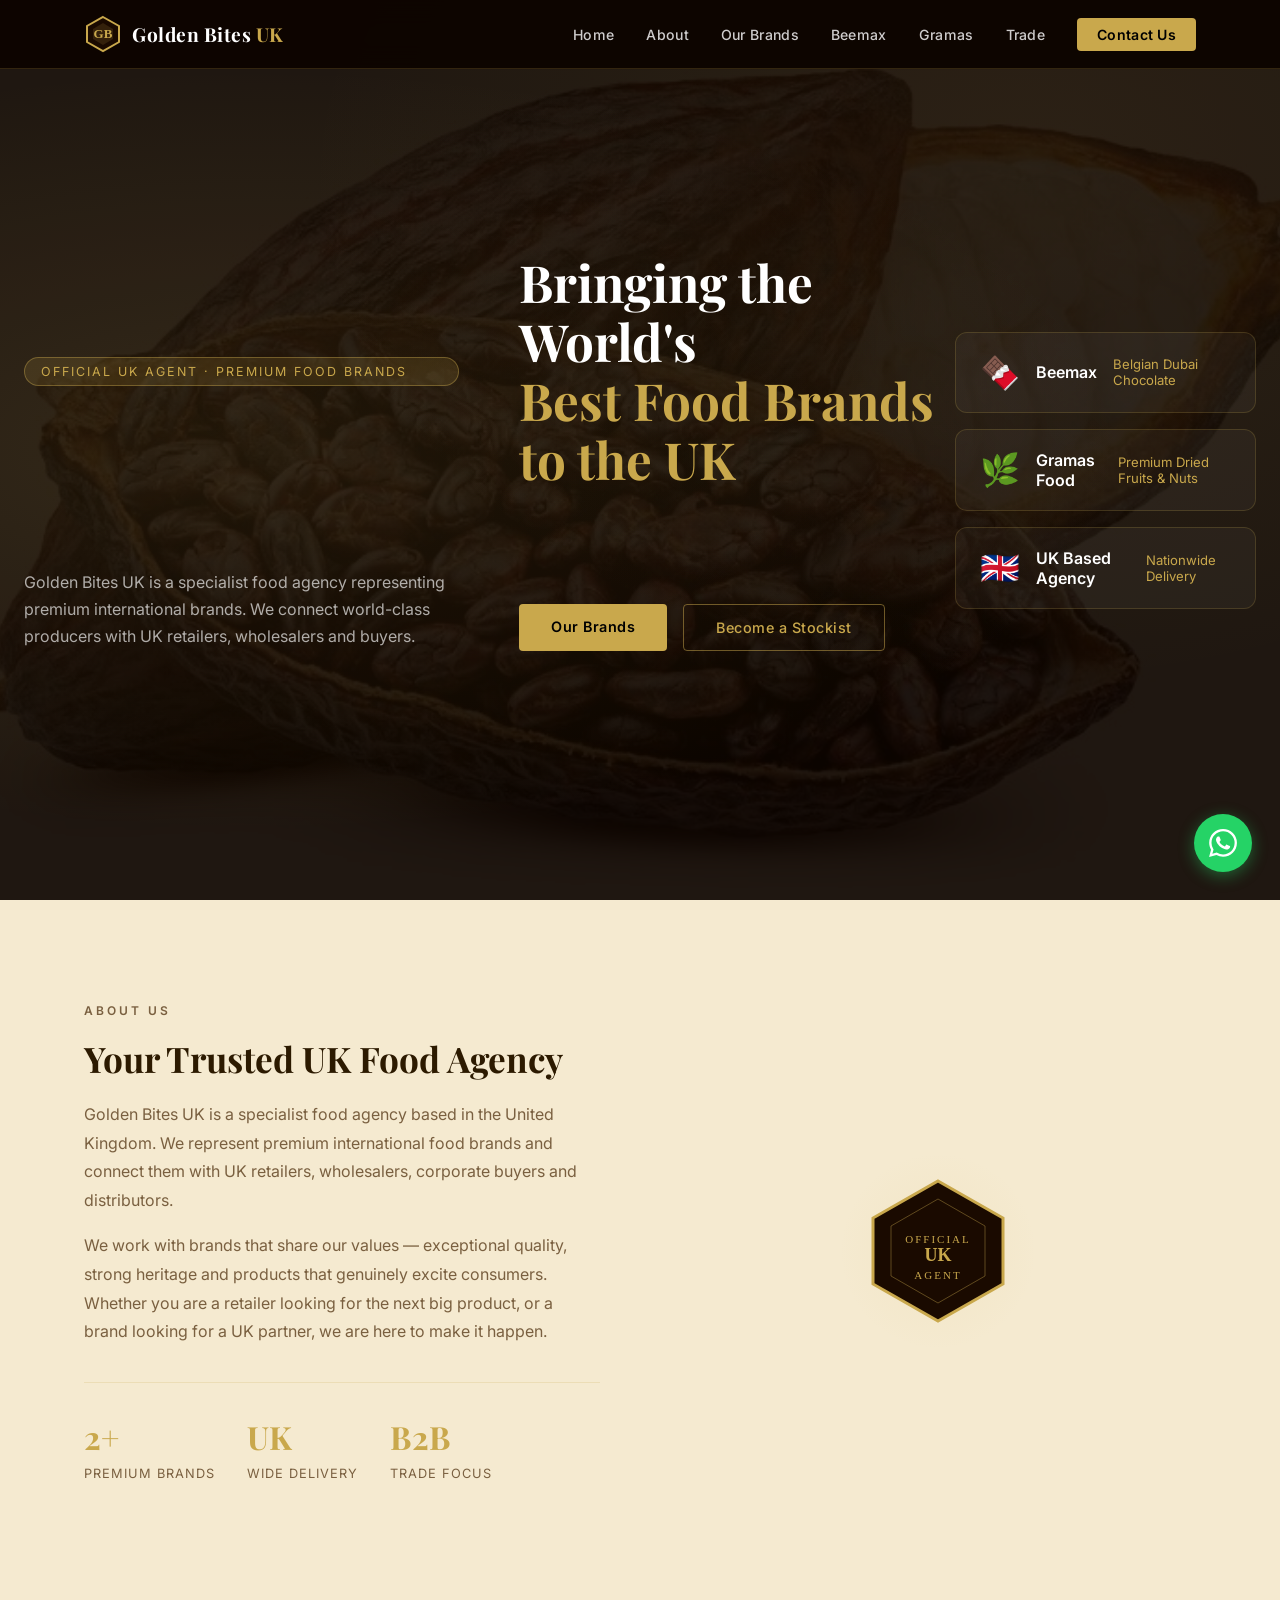
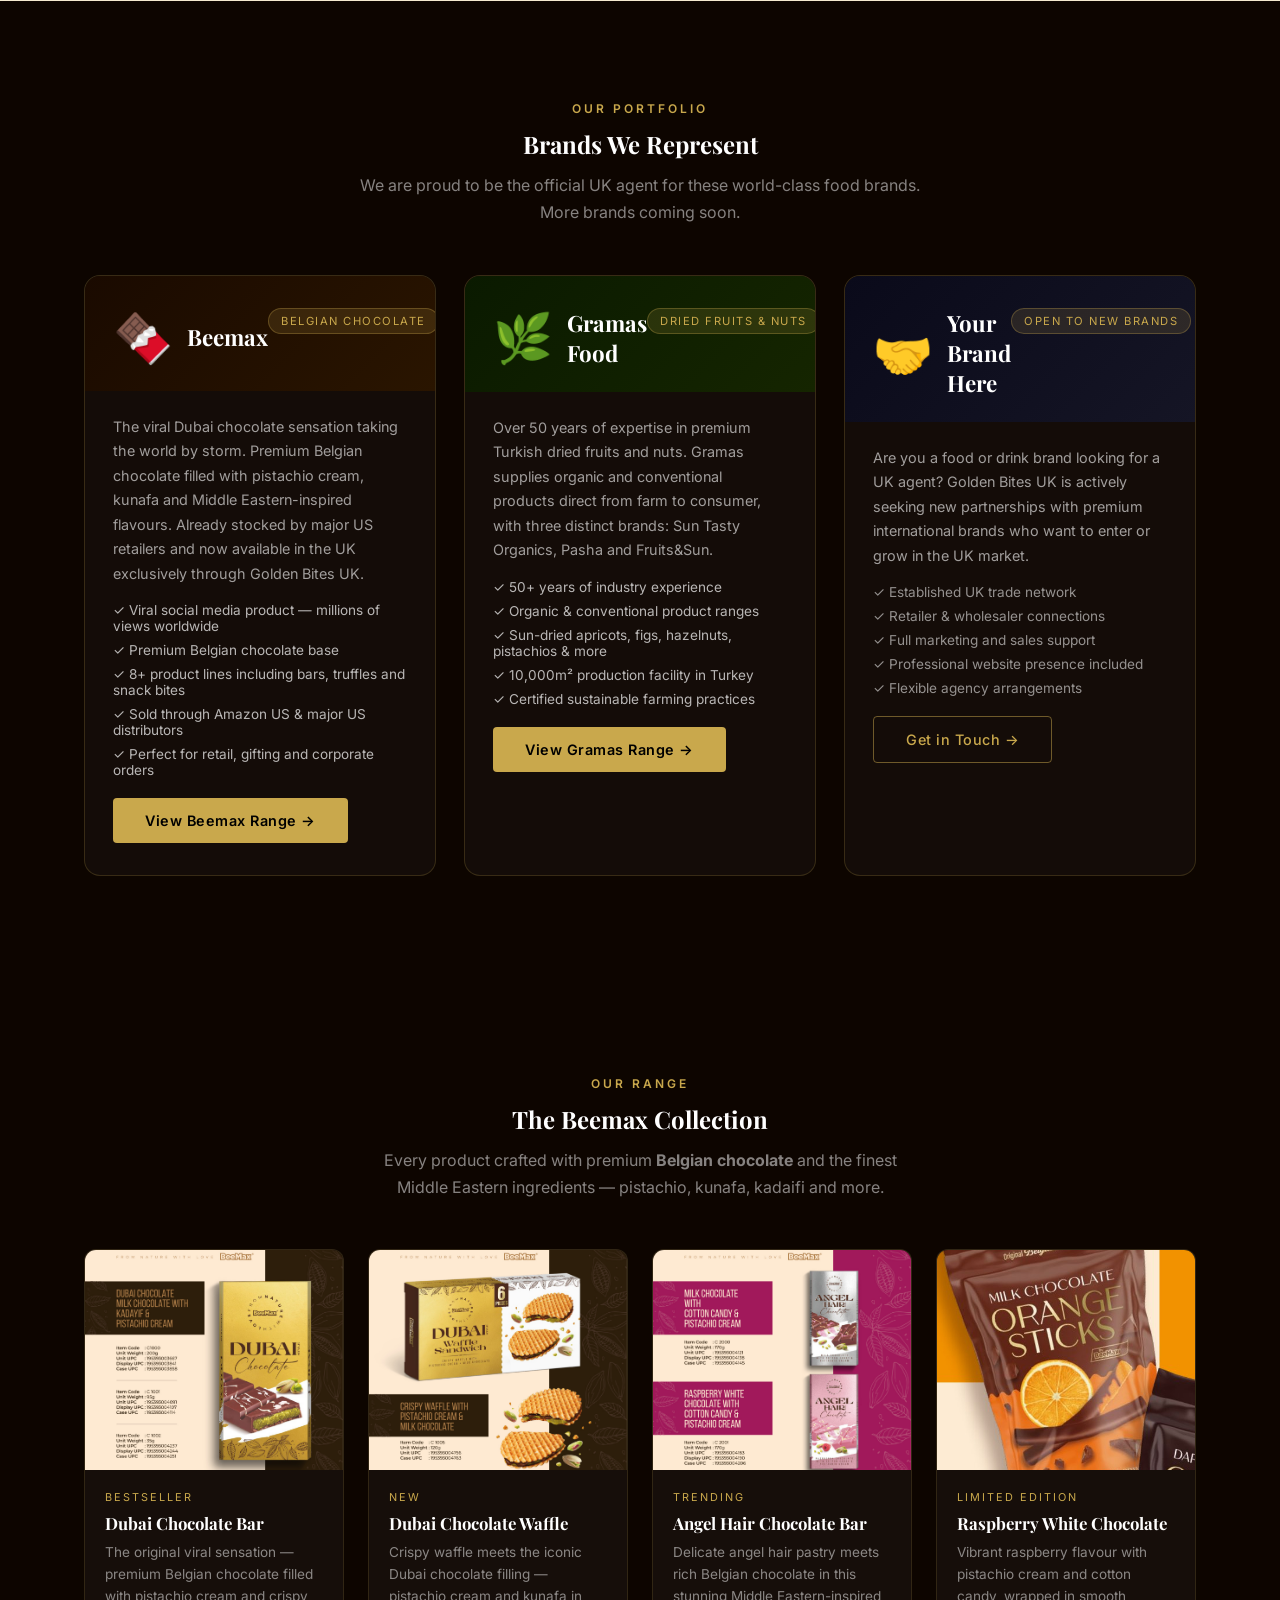
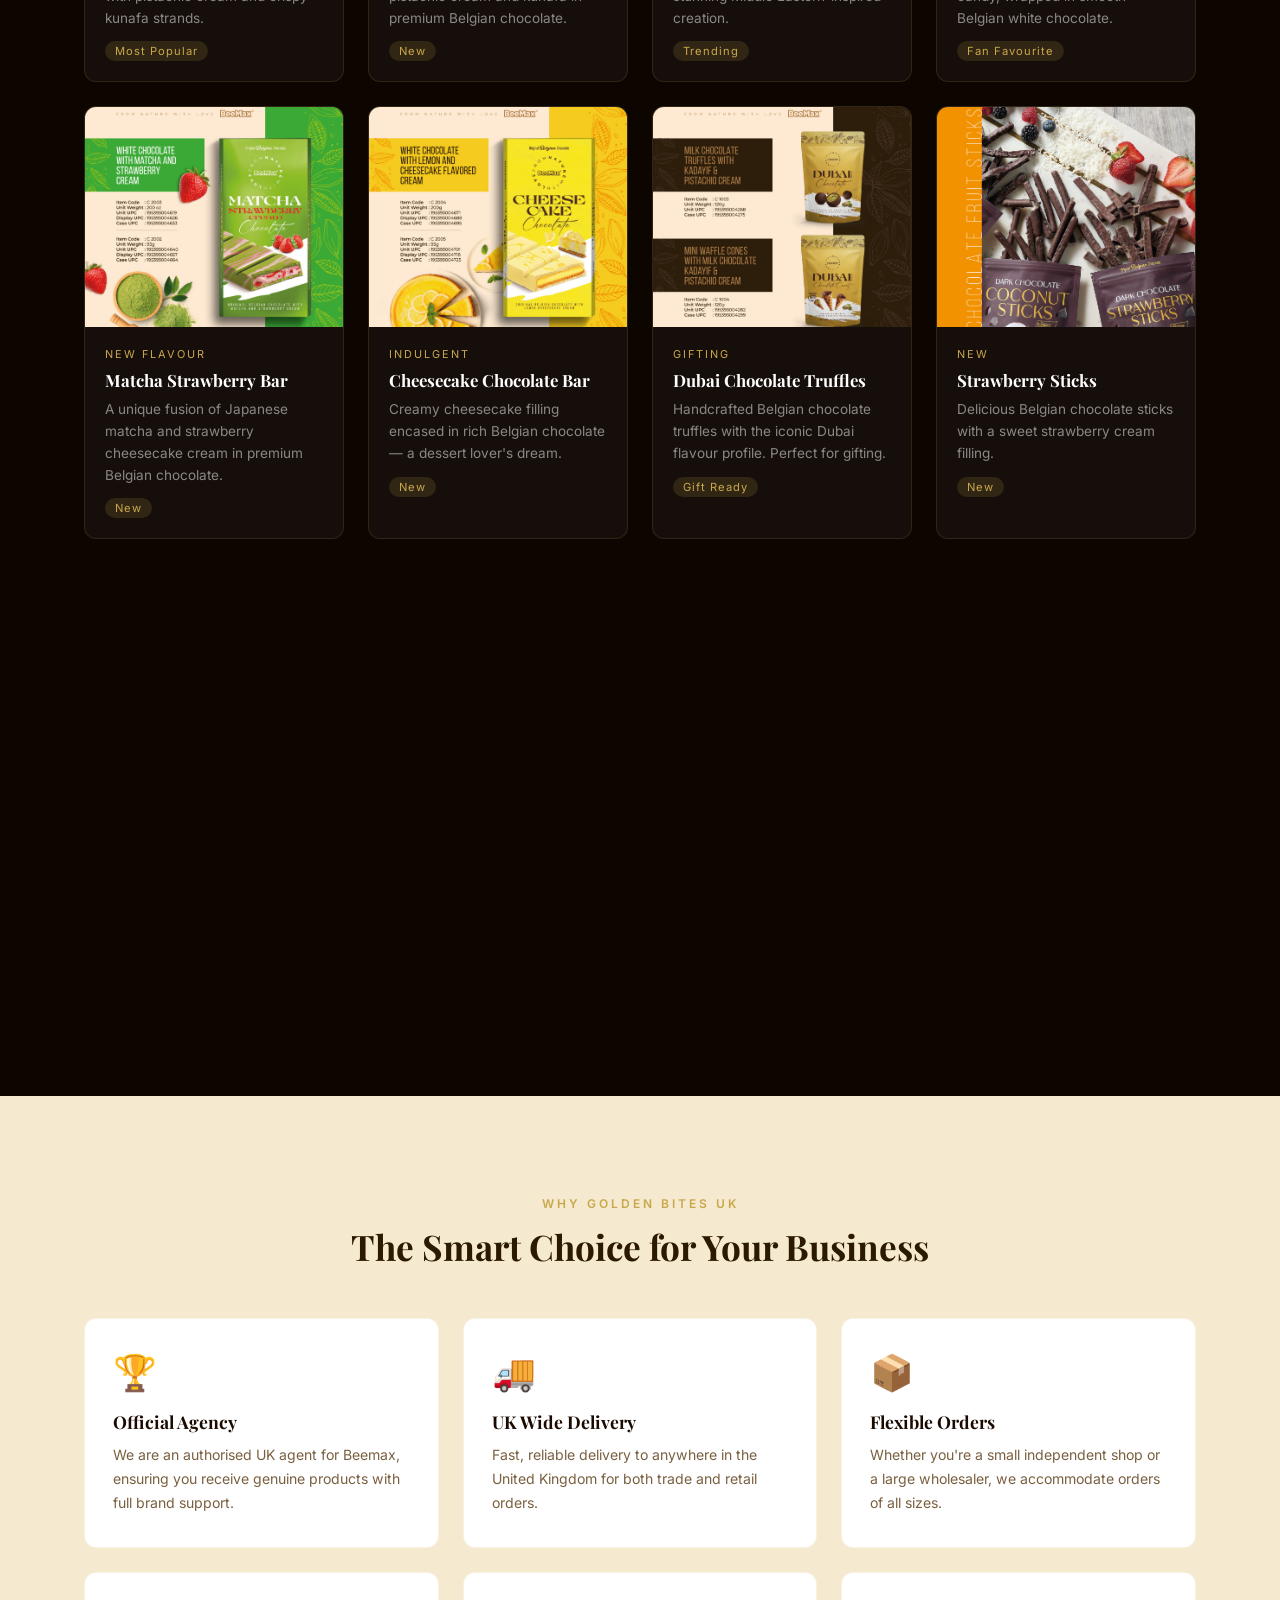
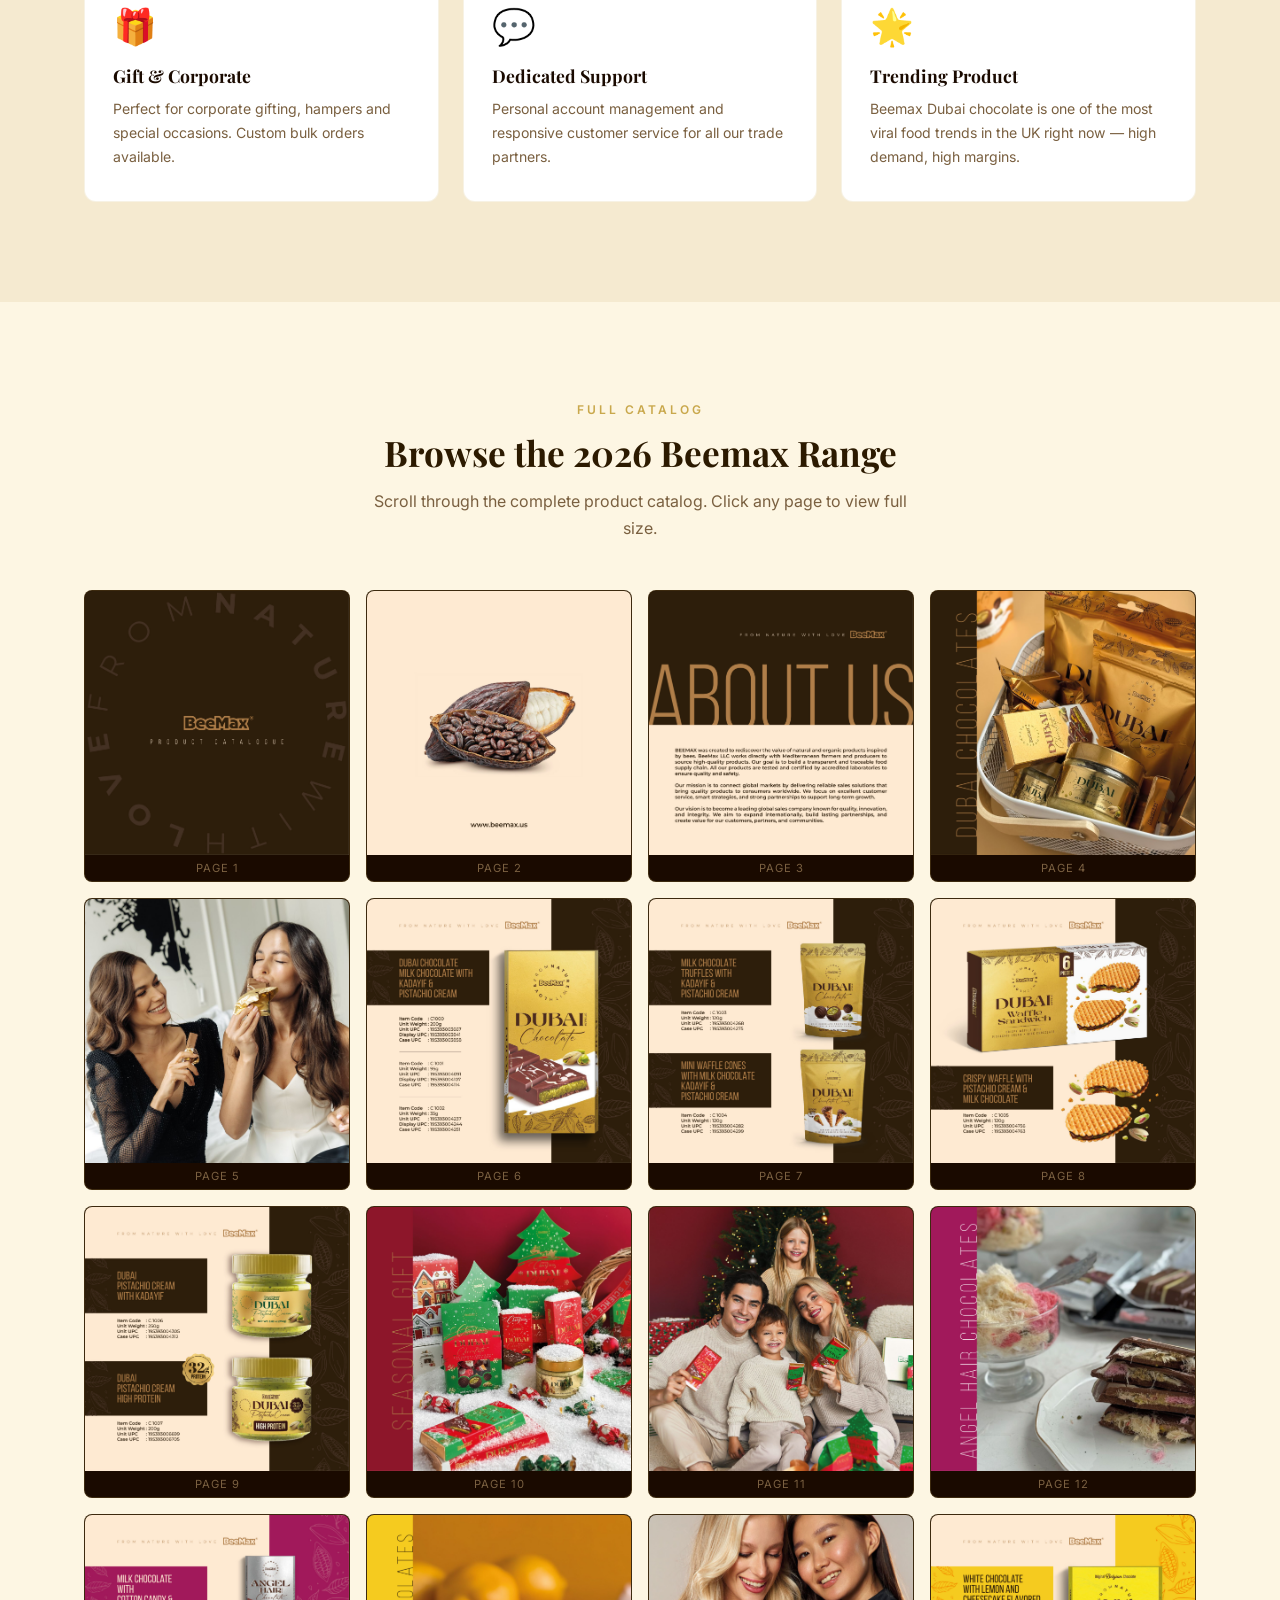
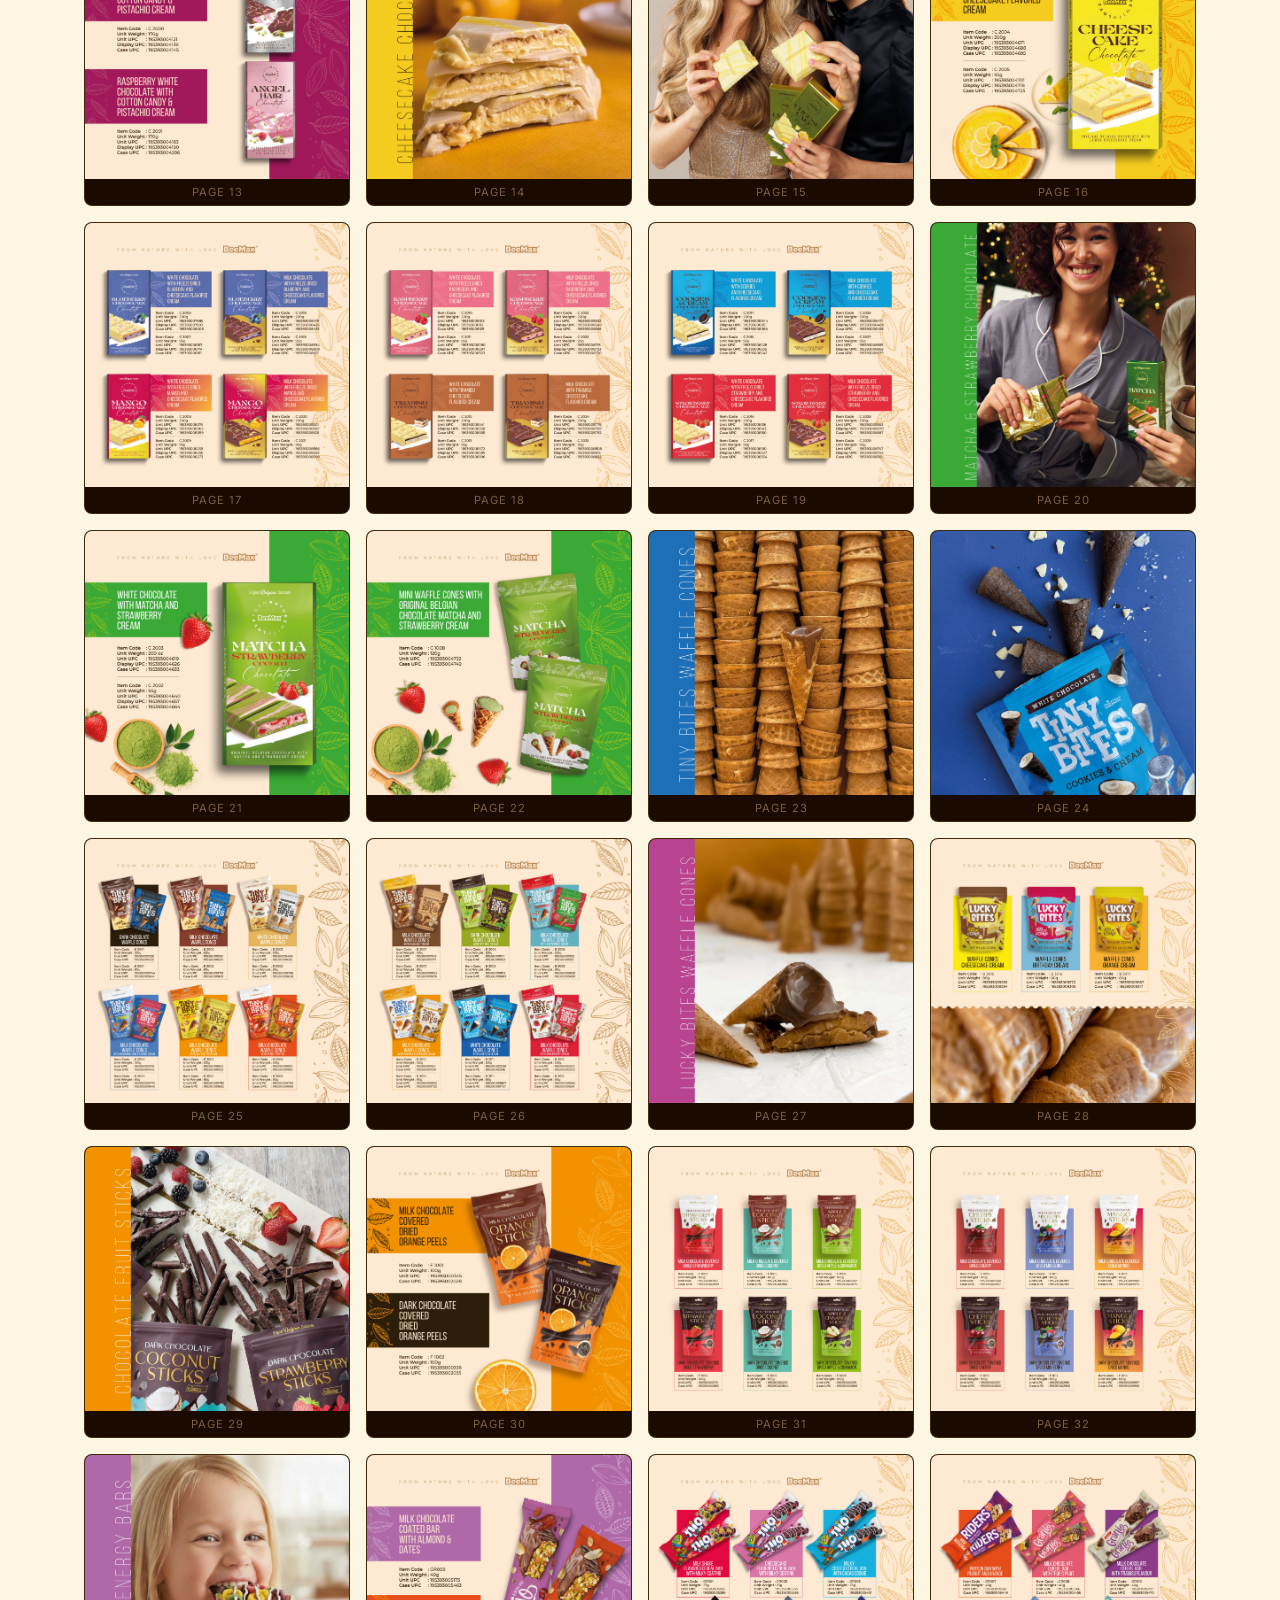
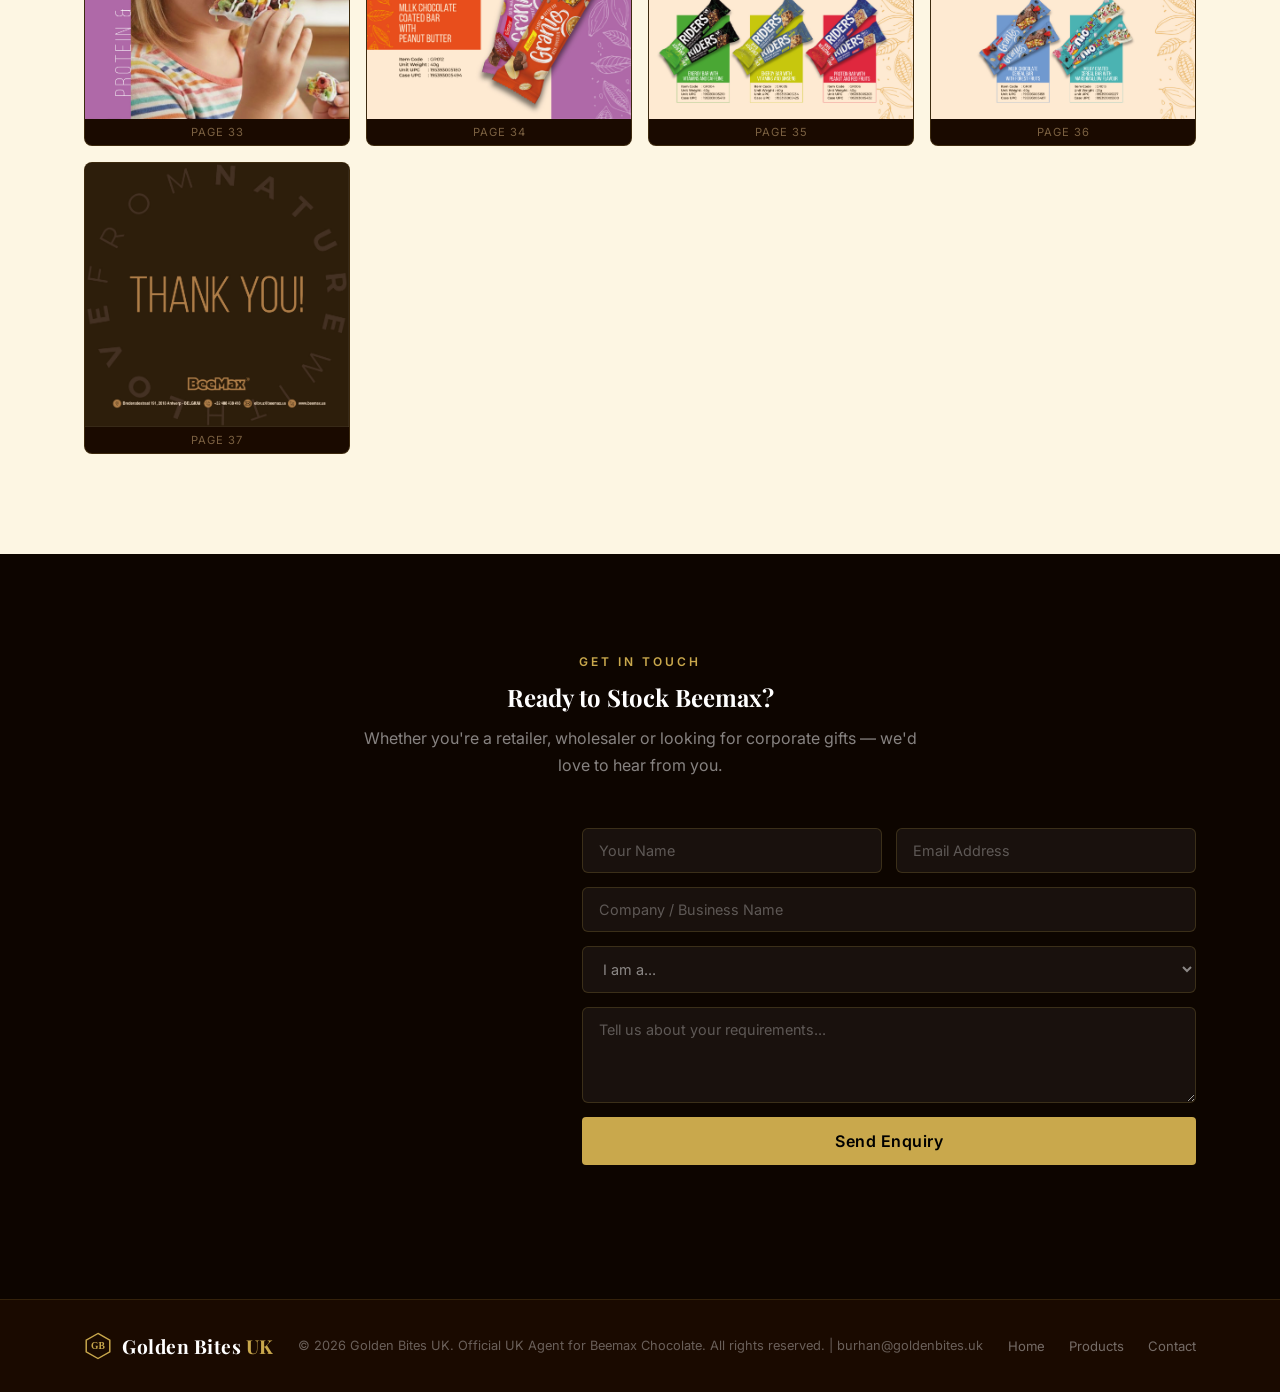
==== index.html @ 9be6fbb4 "Fix product images and analytics" ====
<!DOCTYPE html>
<html lang="en">
<head>
  <meta charset="UTF-8" />
  <meta name="viewport" content="width=device-width, initial-scale=1.0"/>
  <title>Golden Bites UK | Premium Food & Snack Agency</title>
  <!-- Google tag (gtag.js) -->
  <script async src="https://www.googletagmanager.com/gtag/js?id=G-3QWG4Z9KPZ"></script>
  <script>
    window.dataLayer = window.dataLayer || [];
    function gtag(){dataLayer.push(arguments);}
    gtag('js', new Date());
    gtag('config', 'G-3QWG4Z9KPZ');
  </script>
  <link href="https://fonts.googleapis.com/css2?family=Playfair+Display:wght@400;600;700&family=Inter:wght@300;400;500;600&display=swap" rel="stylesheet"/>
  <link rel="stylesheet" href="style.css"/>
</head>
<body>

  <!-- NAV -->
  <nav id="navbar">
    <div class="nav-inner">
      <a href="#home" class="logo">
        <svg width="38" height="38" viewBox="0 0 38 38" fill="none" xmlns="http://www.w3.org/2000/svg">
          <polygon points="19,2 35,11 35,27 19,36 3,27 3,11" fill="#1a0a00" stroke="#C9A84C" stroke-width="2"/>
          <polygon points="19,8 29,14 29,24 19,30 9,24 9,14" fill="#C9A84C" opacity="0.15"/>
          <text x="19" y="23" text-anchor="middle" font-family="serif" font-size="13" font-weight="bold" fill="#C9A84C">GB</text>
        </svg>
        <span class="logo-text">Golden Bites <span>UK</span></span>
      </a>
      <ul class="nav-links">
        <li><a href="#home">Home</a></li>
        <li><a href="#about">About</a></li>
        <li><a href="#brands">Our Brands</a></li>
        <li><a href="beemax.html">Beemax</a></li>
        <li><a href="gramas.html">Gramas</a></li>
        <li><a href="trade.html">Trade</a></li>
        <li><a href="#contact" class="nav-cta">Contact Us</a></li>
      </ul>
      <button class="burger" onclick="toggleMenu()">&#9776;</button>
    </div>
    <ul class="mobile-menu" id="mobileMenu">
      <li><a href="#home" onclick="toggleMenu()">Home</a></li>
      <li><a href="#about" onclick="toggleMenu()">About</a></li>
      <li><a href="#brands" onclick="toggleMenu()">Our Brands</a></li>
      <li><a href="beemax.html" onclick="toggleMenu()">Beemax</a></li>
      <li><a href="gramas.html" onclick="toggleMenu()">Gramas</a></li>
      <li><a href="trade.html" onclick="toggleMenu()">Trade</a></li>
      <li><a href="#contact" onclick="toggleMenu()">Contact Us</a></li>
    </ul>
  </nav>

  <!-- HERO -->
  <section id="home" class="hero">
    <div class="hero-bg"></div>
    <div class="hero-content">
      <p class="hero-tag">Official UK Agent · Premium Food Brands</p>
      <h1>Bringing the World's<br/><span>Best Food Brands to the UK</span></h1>
      <p class="hero-sub">Golden Bites UK is a specialist food agency representing premium international brands. We connect world-class producers with UK retailers, wholesalers and buyers.</p>
      <div class="hero-btns">
        <a href="#brands" class="btn-gold">Our Brands</a>
        <a href="#contact" class="btn-outline">Become a Stockist</a>
      </div>
    </div>
    <div class="hero-visual">
      <div class="choc-card">
        <div class="choc-icon">🍫</div>
        <p>Beemax</p>
        <span>Belgian Dubai Chocolate</span>
      </div>
      <div class="choc-card">
        <div class="choc-icon">🌿</div>
        <p>Gramas Food</p>
        <span>Premium Dried Fruits & Nuts</span>
      </div>
      <div class="choc-card">
        <div class="choc-icon">🇬🇧</div>
        <p>UK Based Agency</p>
        <span>Nationwide Delivery</span>
      </div>
    </div>
  </section>

  <!-- ABOUT -->
  <section id="about" class="about">
    <div class="container">
      <div class="about-grid">
        <div class="about-text">
          <p class="section-tag">About Us</p>
          <h2>Your Trusted UK Food Agency</h2>
          <p>Golden Bites UK is a specialist food agency based in the United Kingdom. We represent premium international food brands and connect them with UK retailers, wholesalers, corporate buyers and distributors.</p>
          <p>We work with brands that share our values — exceptional quality, strong heritage and products that genuinely excite consumers. Whether you are a retailer looking for the next big product, or a brand looking for a UK partner, we are here to make it happen.</p>
          <div class="about-stats">
            <div class="stat"><span>2+</span><p>Premium Brands</p></div>
            <div class="stat"><span>UK</span><p>Wide Delivery</p></div>
            <div class="stat"><span>B2B</span><p>Trade Focus</p></div>
          </div>
        </div>
        <div class="about-visual">
          <div class="about-badge">
            <svg width="160" height="160" viewBox="0 0 160 160">
              <polygon points="80,10 145,47 145,113 80,150 15,113 15,47" fill="#1a0a00" stroke="#C9A84C" stroke-width="3"/>
              <polygon points="80,28 127,55 127,105 80,132 33,105 33,55" fill="none" stroke="#C9A84C" stroke-width="1" opacity="0.4"/>
              <text x="80" y="72" text-anchor="middle" font-family="Georgia,serif" font-size="11" fill="#C9A84C" letter-spacing="2">OFFICIAL</text>
              <text x="80" y="90" text-anchor="middle" font-family="Georgia,serif" font-size="18" font-weight="bold" fill="#C9A84C">UK</text>
              <text x="80" y="108" text-anchor="middle" font-family="Georgia,serif" font-size="11" fill="#C9A84C" letter-spacing="2">AGENT</text>
            </svg>
          </div>
        </div>
      </div>
    </div>
  </section>

  <!-- OUR BRANDS -->
  <section id="brands" class="brands-section">
    <div class="container">
      <p class="section-tag center">Our Portfolio</p>
      <h2 class="center">Brands We Represent</h2>
      <p class="section-sub center">We are proud to be the official UK agent for these world-class food brands. More brands coming soon.</p>
      <div class="brands-grid">

        <!-- Beemax -->
        <div class="brand-card">
          <div class="brand-header beemax-header">
            <div class="brand-logo-wrap">
              <span style="font-size:3rem;">🍫</span>
              <h3>Beemax</h3>
            </div>
            <span class="brand-tag">Belgian Chocolate</span>
          </div>
          <div class="brand-body">
            <p>The viral Dubai chocolate sensation taking the world by storm. Premium Belgian chocolate filled with pistachio cream, kunafa and Middle Eastern-inspired flavours. Already stocked by major US retailers and now available in the UK exclusively through Golden Bites UK.</p>
            <ul class="brand-highlights">
              <li>✓ Viral social media product — millions of views worldwide</li>
              <li>✓ Premium Belgian chocolate base</li>
              <li>✓ 8+ product lines including bars, truffles and snack bites</li>
              <li>✓ Sold through Amazon US & major US distributors</li>
              <li>✓ Perfect for retail, gifting and corporate orders</li>
            </ul>
            <a href="beemax.html" class="btn-gold" style="display:inline-block;margin-top:20px;">View Beemax Range →</a>
          </div>
        </div>

        <!-- Gramas -->
        <div class="brand-card">
          <div class="brand-header gramas-header">
            <div class="brand-logo-wrap">
              <span style="font-size:3rem;">🌿</span>
              <h3>Gramas Food</h3>
            </div>
            <span class="brand-tag">Dried Fruits & Nuts</span>
          </div>
          <div class="brand-body">
            <p>Over 50 years of expertise in premium Turkish dried fruits and nuts. Gramas supplies organic and conventional products direct from farm to consumer, with three distinct brands: Sun Tasty Organics, Pasha and Fruits&Sun.</p>
            <ul class="brand-highlights">
              <li>✓ 50+ years of industry experience</li>
              <li>✓ Organic & conventional product ranges</li>
              <li>✓ Sun-dried apricots, figs, hazelnuts, pistachios & more</li>
              <li>✓ 10,000m² production facility in Turkey</li>
              <li>✓ Certified sustainable farming practices</li>
            </ul>
            <a href="gramas.html" class="btn-gold" style="display:inline-block;margin-top:20px;">View Gramas Range →</a>
          </div>
        </div>

        <!-- Work with us -->
        <div class="brand-card brand-card-cta">
          <div class="brand-header cta-header">
            <div class="brand-logo-wrap">
              <span style="font-size:3rem;">🤝</span>
              <h3>Your Brand Here</h3>
            </div>
            <span class="brand-tag">Open to New Brands</span>
          </div>
          <div class="brand-body">
            <p>Are you a food or drink brand looking for a UK agent? Golden Bites UK is actively seeking new partnerships with premium international brands who want to enter or grow in the UK market.</p>
            <ul class="brand-highlights">
              <li>✓ Established UK trade network</li>
              <li>✓ Retailer & wholesaler connections</li>
              <li>✓ Full marketing and sales support</li>
              <li>✓ Professional website presence included</li>
              <li>✓ Flexible agency arrangements</li>
            </ul>
            <a href="#contact" class="btn-outline" style="display:inline-block;margin-top:20px;">Get in Touch →</a>
          </div>
        </div>

      </div>
    </div>
  </section>

  <!-- PRODUCTS -->
  <section id="products" class="products">
    <div class="container">
      <p class="section-tag center">Our Range</p>
      <h2 class="center">The Beemax Collection</h2>
      <p class="section-sub center">Every product crafted with premium <strong>Belgian chocolate</strong> and the finest Middle Eastern ingredients — pistachio, kunafa, kadaifi and more.</p>
      <div class="products-grid" id="productsGrid"></div>
    </div>
  </section>

  <!-- WHY US -->
  <section id="why" class="why">
    <div class="container">
      <p class="section-tag center">Why Golden Bites UK</p>
      <h2 class="center">The Smart Choice for Your Business</h2>
      <div class="why-grid">
        <div class="why-card">
          <div class="why-icon">🏆</div>
          <h3>Official Agency</h3>
          <p>We are an authorised UK agent for Beemax, ensuring you receive genuine products with full brand support.</p>
        </div>
        <div class="why-card">
          <div class="why-icon">🚚</div>
          <h3>UK Wide Delivery</h3>
          <p>Fast, reliable delivery to anywhere in the United Kingdom for both trade and retail orders.</p>
        </div>
        <div class="why-card">
          <div class="why-icon">📦</div>
          <h3>Flexible Orders</h3>
          <p>Whether you're a small independent shop or a large wholesaler, we accommodate orders of all sizes.</p>
        </div>
        <div class="why-card">
          <div class="why-icon">🎁</div>
          <h3>Gift & Corporate</h3>
          <p>Perfect for corporate gifting, hampers and special occasions. Custom bulk orders available.</p>
        </div>
        <div class="why-card">
          <div class="why-icon">💬</div>
          <h3>Dedicated Support</h3>
          <p>Personal account management and responsive customer service for all our trade partners.</p>
        </div>
        <div class="why-card">
          <div class="why-icon">🌟</div>
          <h3>Trending Product</h3>
          <p>Beemax Dubai chocolate is one of the most viral food trends in the UK right now — high demand, high margins.</p>
        </div>
      </div>
    </div>
  </section>

  <!-- CATALOG -->
  <section id="catalog" class="catalog">
    <div class="container">
      <p class="section-tag center">Full Catalog</p>
      <h2 class="center">Browse the 2026 Beemax Range</h2>
      <p class="section-sub center">Scroll through the complete product catalog. Click any page to view full size.</p>
      <div class="catalog-grid" id="catalogGrid"></div>
    </div>
  </section>

  <!-- CONTACT -->
  <section id="contact" class="contact">
    <div class="container">
      <p class="section-tag center">Get In Touch</p>
      <h2 class="center">Ready to Stock Beemax?</h2>
      <p class="section-sub center">Whether you're a retailer, wholesaler or looking for corporate gifts — we'd love to hear from you.</p>
      <div class="contact-grid">
        <div class="contact-info">
          <div class="contact-item">
            <span class="contact-icon">📍</span>
            <div><strong>Location</strong><p>United Kingdom</p></div>
          </div>
          <div class="contact-item">
            <span class="contact-icon">📧</span>
            <div><strong>Email</strong><p>burhan@goldenbites.uk</p></div>
          </div>
          <div class="contact-item">
            <span class="contact-icon">📞</span>
            <div><strong>Phone</strong><p><a href="tel:+447740304061" style="color:inherit;text-decoration:none;">+44 7740 304061</a></p></div>
          </div>
          <div class="contact-item">
            <span class="contact-icon">💬</span>
            <div><strong>WhatsApp</strong><p><a href="https://wa.me/447740304061" target="_blank" style="color:var(--gold);text-decoration:none;">Chat on WhatsApp →</a></p></div>
          </div>
          <div class="contact-item">
            <span class="contact-icon">🕐</span>
            <div><strong>Hours</strong><p>Mon–Fri, 9am–6pm GMT</p></div>
          </div>
        </div>
        <form class="contact-form" onsubmit="submitForm(event)">
          <div class="form-row">
            <input type="text" placeholder="Your Name" required/>
            <input type="email" placeholder="Email Address" required/>
          </div>
          <input type="text" placeholder="Company / Business Name"/>
          <select>
            <option value="" disabled selected>I am a...</option>
            <option>Retailer</option>
            <option>Wholesaler</option>
            <option>Corporate Buyer</option>
            <option>Individual Customer</option>
            <option>Other</option>
          </select>
          <textarea placeholder="Tell us about your requirements..." rows="4"></textarea>
          <button type="submit" class="btn-gold full">Send Enquiry</button>
          <p class="form-note" id="formMsg"></p>
        </form>
      </div>
    </div>
  </section>

  <!-- FOOTER -->
  <footer>
    <div class="container footer-inner">
      <a href="#home" class="logo">
        <svg width="28" height="28" viewBox="0 0 38 38" fill="none">
          <polygon points="19,2 35,11 35,27 19,36 3,27 3,11" fill="#1a0a00" stroke="#C9A84C" stroke-width="2"/>
          <text x="19" y="23" text-anchor="middle" font-family="serif" font-size="13" font-weight="bold" fill="#C9A84C">GB</text>
        </svg>
        <span class="logo-text">Golden Bites <span>UK</span></span>
      </a>
      <p class="footer-copy">© 2026 Golden Bites UK. Official UK Agent for Beemax Chocolate. All rights reserved. | burhan@goldenbites.uk</p>
      <div class="footer-links">
        <a href="#home">Home</a>
        <a href="#products">Products</a>
        <a href="#contact">Contact</a>
      </div>
    </div>
  </footer>

  <!-- LIGHTBOX -->
  <div class="lightbox" id="lightbox" onclick="closeLightbox(event)">
    <button class="lightbox-close" onclick="closeLightboxBtn()">&times;</button>
    <button class="lightbox-nav lightbox-prev" onclick="lightboxNav(-1)">&#8249;</button>
    <img id="lightbox-img" src="" alt="Catalog page"/>
    <button class="lightbox-nav lightbox-next" onclick="lightboxNav(1)">&#8250;</button>
    <div class="lightbox-counter" id="lightbox-counter"></div>
  </div>

  <!-- WhatsApp Float -->
  <a href="https://wa.me/447740304061" target="_blank" class="whatsapp-float" title="Chat on WhatsApp">
    <svg width="28" height="28" viewBox="0 0 24 24" fill="white"><path d="M17.472 14.382c-.297-.149-1.758-.867-2.03-.967-.273-.099-.471-.148-.67.15-.197.297-.767.966-.94 1.164-.173.199-.347.223-.644.075-.297-.15-1.255-.463-2.39-1.475-.883-.788-1.48-1.761-1.653-2.059-.173-.297-.018-.458.13-.606.134-.133.298-.347.446-.52.149-.174.198-.298.298-.497.099-.198.05-.371-.025-.52-.075-.149-.669-1.612-.916-2.207-.242-.579-.487-.5-.669-.51-.173-.008-.371-.01-.57-.01-.198 0-.52.074-.792.372-.272.297-1.04 1.016-1.04 2.479 0 1.462 1.065 2.875 1.213 3.074.149.198 2.096 3.2 5.077 4.487.709.306 1.262.489 1.694.625.712.227 1.36.195 1.871.118.571-.085 1.758-.719 2.006-1.413.248-.694.248-1.289.173-1.413-.074-.124-.272-.198-.57-.347m-5.421 7.403h-.004a9.87 9.87 0 01-5.031-1.378l-.361-.214-3.741.982.998-3.648-.235-.374a9.86 9.86 0 01-1.51-5.26c.001-5.45 4.436-9.884 9.888-9.884 2.64 0 5.122 1.03 6.988 2.898a9.825 9.825 0 012.893 6.994c-.003 5.45-4.437 9.884-9.885 9.884m8.413-18.297A11.815 11.815 0 0012.05 0C5.495 0 .16 5.335.157 11.892c0 2.096.547 4.142 1.588 5.945L.057 24l6.305-1.654a11.882 11.882 0 005.683 1.448h.005c6.554 0 11.89-5.335 11.893-11.893a11.821 11.821 0 00-3.48-8.413z"/></svg>
  </a>

  <script src="catalog.js"></script>
  <script src="app.js"></script>
</body>
</html>
---- style.css ----
/* ── Reset & Base ── */
*, *::before, *::after { margin: 0; padding: 0; box-sizing: border-box; }

:root {
  --gold:    #C9A84C;
  --gold2:   #e8c96a;
  --dark:    #0d0500;
  --dark2:   #1a0a00;
  --dark3:   #2a1500;
  --cream:   #fdf6e3;
  --cream2:  #f5ead0;
  --text:    #2c1a00;
  --muted:   #7a6040;
}

html { scroll-behavior: smooth; }

body {
  font-family: 'Inter', sans-serif;
  background: var(--cream);
  color: var(--text);
  overflow-x: hidden;
}

h1, h2, h3 { font-family: 'Playfair Display', serif; }

.container { max-width: 1160px; margin: 0 auto; padding: 0 24px; }

/* ── Navbar ── */
#navbar {
  position: fixed; top: 0; left: 0; right: 0; z-index: 100;
  background: rgba(13,5,0,0.96);
  backdrop-filter: blur(12px);
  border-bottom: 1px solid rgba(201,168,76,0.2);
  transition: all 0.3s;
}
.nav-inner {
  max-width: 1160px; margin: 0 auto; padding: 0 24px;
  display: flex; align-items: center; justify-content: space-between;
  height: 68px;
}
.logo {
  display: flex; align-items: center; gap: 10px;
  text-decoration: none;
}
.logo-text {
  font-family: 'Playfair Display', serif;
  font-size: 1.2rem; font-weight: 700;
  color: #fff; letter-spacing: 0.5px;
}
.logo-text span { color: var(--gold); }

.nav-links {
  display: flex; list-style: none; gap: 32px; align-items: center;
}
.nav-links a {
  color: rgba(255,255,255,0.8); text-decoration: none;
  font-size: 0.88rem; font-weight: 500; letter-spacing: 0.3px;
  transition: color 0.2s;
}
.nav-links a:hover { color: var(--gold); }
.nav-cta {
  background: var(--gold) !important; color: #000 !important;
  padding: 8px 20px; border-radius: 4px; font-weight: 600 !important;
}
.nav-cta:hover { background: var(--gold2) !important; }

.burger {
  display: none; background: none; border: none;
  color: var(--gold); font-size: 1.5rem; cursor: pointer;
}
.mobile-menu {
  display: none; list-style: none;
  background: var(--dark2); padding: 12px 24px 20px;
  border-top: 1px solid rgba(201,168,76,0.15);
}
.mobile-menu.open { display: block; }
.mobile-menu li { padding: 10px 0; border-bottom: 1px solid rgba(255,255,255,0.05); }
.mobile-menu a { color: rgba(255,255,255,0.85); text-decoration: none; font-size: 0.95rem; }

/* ── Hero ── */
.hero {
  min-height: 100vh;
  background: var(--dark);
  display: flex; align-items: center;
  padding: 100px 24px 60px;
  position: relative; overflow: hidden;
}
.hero-bg {
  position: absolute; inset: 0;
  background:
    radial-gradient(ellipse at 20% 50%, rgba(201,168,76,0.12) 0%, transparent 60%),
    radial-gradient(ellipse at 80% 20%, rgba(201,168,76,0.07) 0%, transparent 50%);
}
.hero-bg::before {
  content: '';
  position: absolute; inset: 0;
  background: url('images/product_p2_1.jpg') center/cover no-repeat;
  opacity: 0.08;
}
.hero-content {
  max-width: 1160px; margin: 0 auto; width: 100%;
  display: grid; grid-template-columns: 1fr 1fr; gap: 60px; align-items: center;
  position: relative; z-index: 1;
}
.hero-tag {
  display: inline-block;
  background: rgba(201,168,76,0.15);
  border: 1px solid rgba(201,168,76,0.4);
  color: var(--gold); font-size: 0.78rem;
  letter-spacing: 2px; text-transform: uppercase;
  padding: 6px 16px; border-radius: 20px; margin-bottom: 20px;
}
.hero h1 {
  font-size: clamp(2.2rem, 4vw, 3.4rem);
  color: #fff; line-height: 1.15; margin-bottom: 20px;
}
.hero h1 span { color: var(--gold); }
.hero-sub {
  color: rgba(255,255,255,0.65); font-size: 1rem;
  line-height: 1.7; margin-bottom: 36px; max-width: 480px;
}
.hero-btns { display: flex; gap: 16px; flex-wrap: wrap; }

.btn-gold {
  background: var(--gold); color: #000;
  padding: 14px 32px; border-radius: 4px;
  font-weight: 600; font-size: 0.9rem;
  text-decoration: none; letter-spacing: 0.5px;
  transition: background 0.2s, transform 0.2s;
  display: inline-block;
}
.btn-gold:hover { background: var(--gold2); transform: translateY(-1px); }
.btn-gold.full { width: 100%; text-align: center; border: none; cursor: pointer; font-family: 'Inter', sans-serif; font-size: 1rem; }

.btn-outline {
  border: 1px solid rgba(201,168,76,0.5); color: var(--gold);
  padding: 14px 32px; border-radius: 4px;
  font-weight: 500; font-size: 0.9rem;
  text-decoration: none; letter-spacing: 0.5px;
  transition: all 0.2s; display: inline-block;
}
.btn-outline:hover { background: rgba(201,168,76,0.1); border-color: var(--gold); }

.hero-visual {
  display: flex; flex-direction: column; gap: 16px;
}
.choc-card {
  background: rgba(255,255,255,0.04);
  border: 1px solid rgba(201,168,76,0.2);
  border-radius: 12px; padding: 20px 24px;
  display: flex; align-items: center; gap: 16px;
  transition: border-color 0.3s, background 0.3s;
}
.choc-card:hover {
  border-color: rgba(201,168,76,0.5);
  background: rgba(201,168,76,0.06);
}
.choc-icon { font-size: 2rem; }
.choc-card p { color: #fff; font-weight: 600; font-size: 1rem; }
.choc-card span { color: var(--gold); font-size: 0.82rem; }

/* ── Section shared ── */
.section-tag {
  font-size: 0.75rem; letter-spacing: 3px; text-transform: uppercase;
  color: var(--gold); font-weight: 600; margin-bottom: 12px;
  display: block;
}
.section-tag.center { text-align: center; }
h2.center { text-align: center; }
.section-sub {
  color: var(--muted); font-size: 1rem; line-height: 1.7;
  max-width: 560px; margin: 12px auto 48px;
}
.section-sub.center { text-align: center; }

/* ── About ── */
.about {
  padding: 100px 24px;
  background: var(--cream2);
}
.about-grid {
  display: grid; grid-template-columns: 1fr 1fr; gap: 80px; align-items: center;
}
.about-text h2 { font-size: 2.2rem; margin-bottom: 20px; line-height: 1.2; }
.about-text p { color: var(--muted); line-height: 1.8; margin-bottom: 16px; }
.about-stats {
  display: flex; gap: 32px; margin-top: 36px;
  padding-top: 32px; border-top: 1px solid rgba(201,168,76,0.2);
}
.stat span { font-family: 'Playfair Display', serif; font-size: 2rem; color: var(--gold); font-weight: 700; }
.stat p { font-size: 0.8rem; color: var(--muted); margin-top: 4px; letter-spacing: 1px; text-transform: uppercase; }

.about-visual { display: flex; justify-content: center; align-items: center; }
.about-badge {
  width: 200px; height: 200px;
  display: flex; align-items: center; justify-content: center;
  background: radial-gradient(circle, rgba(201,168,76,0.08) 0%, transparent 70%);
  border-radius: 50%;
}

/* ── Products ── */
.products {
  padding: 100px 24px;
  background: var(--dark);
}
.products h2 { color: #fff; }
.products .section-sub { color: rgba(255,255,255,0.5); }

.products-grid {
  display: grid;
  grid-template-columns: repeat(auto-fill, minmax(260px, 1fr));
  gap: 24px;
}
.product-card {
  background: rgba(255,255,255,0.04);
  border: 1px solid rgba(201,168,76,0.15);
  border-radius: 12px; overflow: hidden;
  transition: transform 0.3s, border-color 0.3s;
}
.product-card:hover {
  transform: translateY(-4px);
  border-color: rgba(201,168,76,0.45);
}
.product-img {
  height: 220px;
  overflow: hidden;
  display: flex; align-items: center; justify-content: center;
  font-size: 4rem;
  background: linear-gradient(135deg, rgba(201,168,76,0.08), rgba(201,168,76,0.02));
}
.product-img img {
  width: 100%; height: 100%;
  object-fit: cover;
  transition: transform 0.4s ease;
}
.product-card:hover .product-img img {
  transform: scale(1.05);
}
.product-body { padding: 20px; }
.product-tag {
  font-size: 0.68rem; letter-spacing: 2px; text-transform: uppercase;
  color: var(--gold); margin-bottom: 8px; display: block;
}
.product-body h3 { color: #fff; font-size: 1.05rem; margin-bottom: 8px; }
.product-body p { color: rgba(255,255,255,0.5); font-size: 0.85rem; line-height: 1.6; }
.product-badge {
  display: inline-block; margin-top: 12px;
  background: rgba(201,168,76,0.15); color: var(--gold);
  font-size: 0.7rem; padding: 3px 10px; border-radius: 10px;
  letter-spacing: 1px;
}

/* ── Why ── */
.why {
  padding: 100px 24px;
  background: var(--cream2);
}
.why h2 { font-size: 2.2rem; margin-bottom: 48px; }
.why-grid {
  display: grid; grid-template-columns: repeat(auto-fill, minmax(300px, 1fr));
  gap: 24px;
}
.why-card {
  background: #fff; border-radius: 12px;
  padding: 32px 28px;
  border: 1px solid rgba(201,168,76,0.15);
  transition: box-shadow 0.3s, transform 0.3s;
}
.why-card:hover {
  box-shadow: 0 8px 32px rgba(201,168,76,0.12);
  transform: translateY(-3px);
}
.why-icon { font-size: 2.2rem; margin-bottom: 16px; }
.why-card h3 { font-size: 1.1rem; margin-bottom: 10px; color: var(--dark2); }
.why-card p { color: var(--muted); font-size: 0.88rem; line-height: 1.7; }

/* ── Contact ── */
.contact {
  padding: 100px 24px;
  background: var(--dark);
}
.contact h2 { color: #fff; }
.contact .section-sub { color: rgba(255,255,255,0.5); }

.contact-grid {
  display: grid; grid-template-columns: 1fr 1.4fr; gap: 60px;
  align-items: start;
}
.contact-info { display: flex; flex-direction: column; gap: 28px; }
.contact-item {
  display: flex; gap: 16px; align-items: flex-start;
}
.contact-icon { font-size: 1.4rem; margin-top: 2px; }
.contact-item strong { color: #fff; font-size: 0.85rem; letter-spacing: 1px; text-transform: uppercase; display: block; margin-bottom: 4px; }
.contact-item p { color: rgba(255,255,255,0.55); font-size: 0.9rem; }

.contact-form { display: flex; flex-direction: column; gap: 14px; }
.form-row { display: grid; grid-template-columns: 1fr 1fr; gap: 14px; }

.contact-form input,
.contact-form select,
.contact-form textarea {
  background: rgba(255,255,255,0.05);
  border: 1px solid rgba(201,168,76,0.2);
  border-radius: 6px; padding: 13px 16px;
  color: #fff; font-family: 'Inter', sans-serif; font-size: 0.9rem;
  outline: none; transition: border-color 0.2s;
  width: 100%;
}
.contact-form input::placeholder,
.contact-form textarea::placeholder { color: rgba(255,255,255,0.3); }
.contact-form select { color: rgba(255,255,255,0.5); }
.contact-form select option { background: var(--dark2); color: #fff; }
.contact-form input:focus,
.contact-form select:focus,
.contact-form textarea:focus { border-color: var(--gold); }
.contact-form textarea { resize: vertical; }
.form-note { color: var(--gold); font-size: 0.85rem; text-align: center; min-height: 20px; }

/* ── Footer ── */
footer {
  background: var(--dark2);
  border-top: 1px solid rgba(201,168,76,0.15);
  padding: 32px 24px;
}
.footer-inner {
  display: flex; align-items: center; justify-content: space-between;
  flex-wrap: wrap; gap: 16px;
}
.footer-copy { color: rgba(255,255,255,0.35); font-size: 0.8rem; }
.footer-links { display: flex; gap: 24px; }
.footer-links a { color: rgba(255,255,255,0.4); text-decoration: none; font-size: 0.82rem; transition: color 0.2s; }
.footer-links a:hover { color: var(--gold); }

/* ── Responsive ── */
@media (max-width: 900px) {
  .hero-content { grid-template-columns: 1fr; gap: 40px; }
  .hero-visual { flex-direction: row; flex-wrap: wrap; }
  .choc-card { flex: 1; min-width: 140px; }
  .about-grid { grid-template-columns: 1fr; gap: 40px; }
  .about-visual { display: none; }
  .contact-grid { grid-template-columns: 1fr; gap: 40px; }
  .form-row { grid-template-columns: 1fr; }
}
@media (max-width: 640px) {
  .nav-links { display: none; }
  .burger { display: block; }
  .hero { padding: 90px 20px 50px; }
  .hero h1 { font-size: 2rem; }
  .about, .products, .why, .contact { padding: 70px 20px; }
  .footer-inner { flex-direction: column; text-align: center; }
  .footer-links { justify-content: center; }
}

/* ── Catalog ── */
.catalog {
  padding: 100px 24px;
  background: var(--cream);
}
.catalog h2 { font-size: 2.2rem; }

.catalog-grid {
  display: grid;
  grid-template-columns: repeat(auto-fill, minmax(220px, 1fr));
  gap: 16px;
  margin-top: 8px;
}
.catalog-thumb {
  border-radius: 8px; overflow: hidden;
  border: 1px solid rgba(201,168,76,0.2);
  cursor: pointer;
  transition: transform 0.3s, box-shadow 0.3s, border-color 0.3s;
  background: var(--dark2);
}
.catalog-thumb:hover {
  transform: translateY(-4px);
  box-shadow: 0 12px 32px rgba(0,0,0,0.15);
  border-color: var(--gold);
}
.catalog-thumb img {
  width: 100%; display: block;
  aspect-ratio: 1/1; object-fit: cover;
}
.catalog-thumb .page-num {
  text-align: center; padding: 6px;
  font-size: 0.7rem; color: var(--muted);
  letter-spacing: 1px;
}

/* ── Lightbox ── */
.lightbox {
  display: none; position: fixed; inset: 0; z-index: 999;
  background: rgba(0,0,0,0.92);
  align-items: center; justify-content: center;
  padding: 20px;
}
.lightbox.open { display: flex; }
.lightbox img {
  max-width: 90vw; max-height: 90vh;
  border-radius: 8px; object-fit: contain;
  box-shadow: 0 0 60px rgba(201,168,76,0.2);
}
.lightbox-close {
  position: fixed; top: 20px; right: 28px;
  color: #fff; font-size: 2.5rem; cursor: pointer;
  background: none; border: none; line-height: 1;
  opacity: 0.7; transition: opacity 0.2s;
}
.lightbox-close:hover { opacity: 1; }
.lightbox-nav {
  position: fixed; top: 50%; transform: translateY(-50%);
  background: rgba(201,168,76,0.2); border: 1px solid var(--gold);
  color: var(--gold); font-size: 1.8rem;
  width: 48px; height: 48px; border-radius: 50%;
  display: flex; align-items: center; justify-content: center;
  cursor: pointer; transition: background 0.2s;
}
.lightbox-nav:hover { background: rgba(201,168,76,0.4); }
.lightbox-prev { left: 16px; }
.lightbox-next { right: 16px; }
.lightbox-counter {
  position: fixed; bottom: 20px; left: 50%; transform: translateX(-50%);
  color: rgba(255,255,255,0.5); font-size: 0.85rem; letter-spacing: 2px;
}

/* ── WhatsApp Float Button ── */
.whatsapp-float {
  position: fixed; bottom: 28px; right: 28px; z-index: 999;
  background: #25D366; border-radius: 50%;
  width: 58px; height: 58px;
  display: flex; align-items: center; justify-content: center;
  box-shadow: 0 4px 16px rgba(37,211,102,0.4);
  transition: transform 0.2s, box-shadow 0.2s;
  text-decoration: none;
}
.whatsapp-float:hover {
  transform: scale(1.1);
  box-shadow: 0 6px 24px rgba(37,211,102,0.5);
}

/* ── Brands Section ── */
.brands-section { padding: 100px 24px; background: var(--dark); }
.brands-section h2 { color: #fff; }
.brands-section .section-sub { color: rgba(255,255,255,0.5); }

.brands-grid {
  display: grid;
  grid-template-columns: repeat(auto-fill, minmax(320px, 1fr));
  gap: 28px;
}
.brand-card {
  background: rgba(255,255,255,0.03);
  border: 1px solid rgba(201,168,76,0.2);
  border-radius: 16px; overflow: hidden;
  transition: transform 0.3s, border-color 0.3s;
}
.brand-card:hover {
  transform: translateY(-4px);
  border-color: rgba(201,168,76,0.5);
}
.brand-header {
  padding: 32px 28px 24px;
  display: flex; justify-content: space-between; align-items: flex-start;
}
.beemax-header { background: linear-gradient(135deg, #1a0a00, #2a1500); }
.gramas-header { background: linear-gradient(135deg, #0a1a00, #152500); }
.cta-header    { background: linear-gradient(135deg, #0a0a1a, #151525); }

.brand-logo-wrap { display: flex; align-items: center; gap: 14px; }
.brand-logo-wrap h3 { color: #fff; font-size: 1.4rem; }
.brand-tag {
  background: rgba(201,168,76,0.15);
  border: 1px solid rgba(201,168,76,0.3);
  color: var(--gold); font-size: 0.7rem;
  letter-spacing: 1.5px; text-transform: uppercase;
  padding: 5px 12px; border-radius: 20px;
  white-space: nowrap;
}
.brand-body { padding: 24px 28px 32px; }
.brand-body p { color: rgba(255,255,255,0.6); font-size: 0.9rem; line-height: 1.7; margin-bottom: 16px; }
.brand-highlights { list-style: none; display: flex; flex-direction: column; gap: 8px; }
.brand-highlights li { color: rgba(255,255,255,0.55); font-size: 0.85rem; }
.brand-highlights li { color: rgba(255,255,255,0.7); }

.brand-card-cta .brand-highlights li { color: rgba(255,255,255,0.55); }

@media (max-width: 640px) {
  .brands-section { padding: 70px 20px; }
  .brands-grid { grid-template-columns: 1fr; }
}
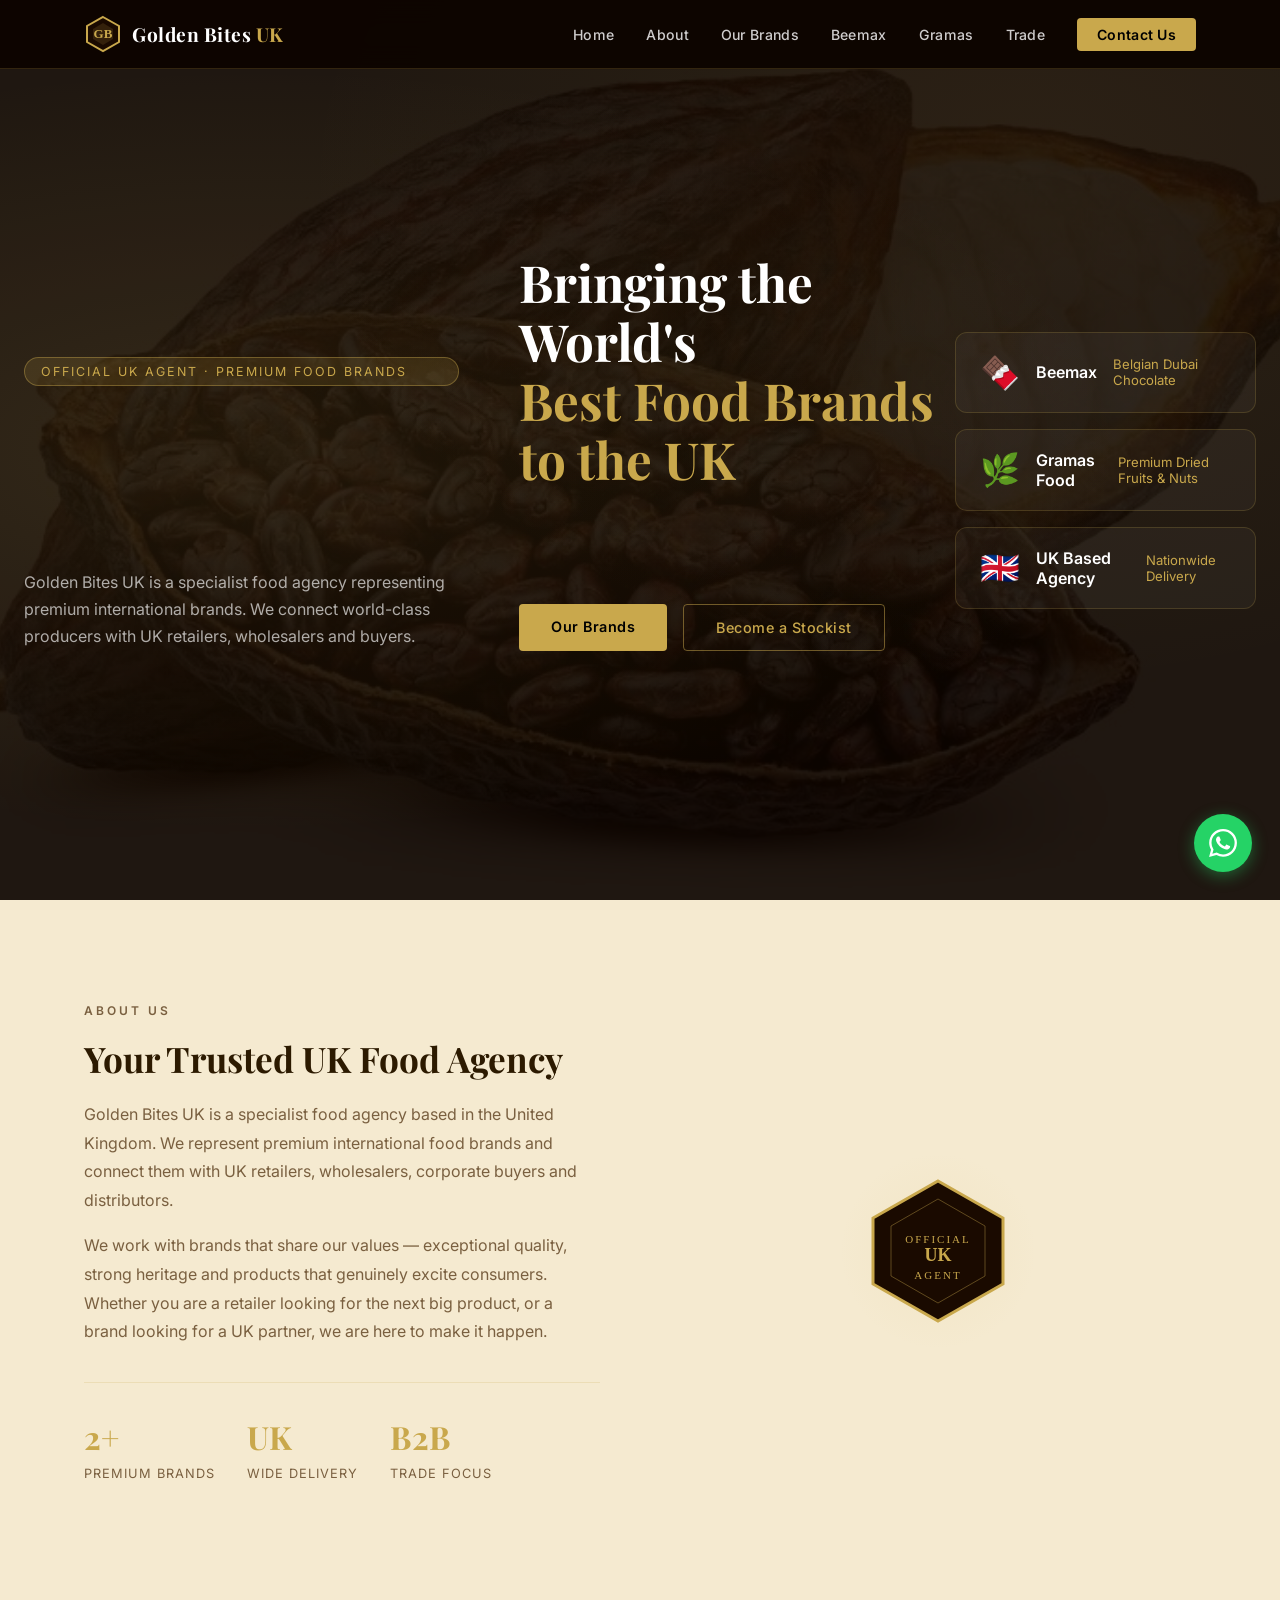
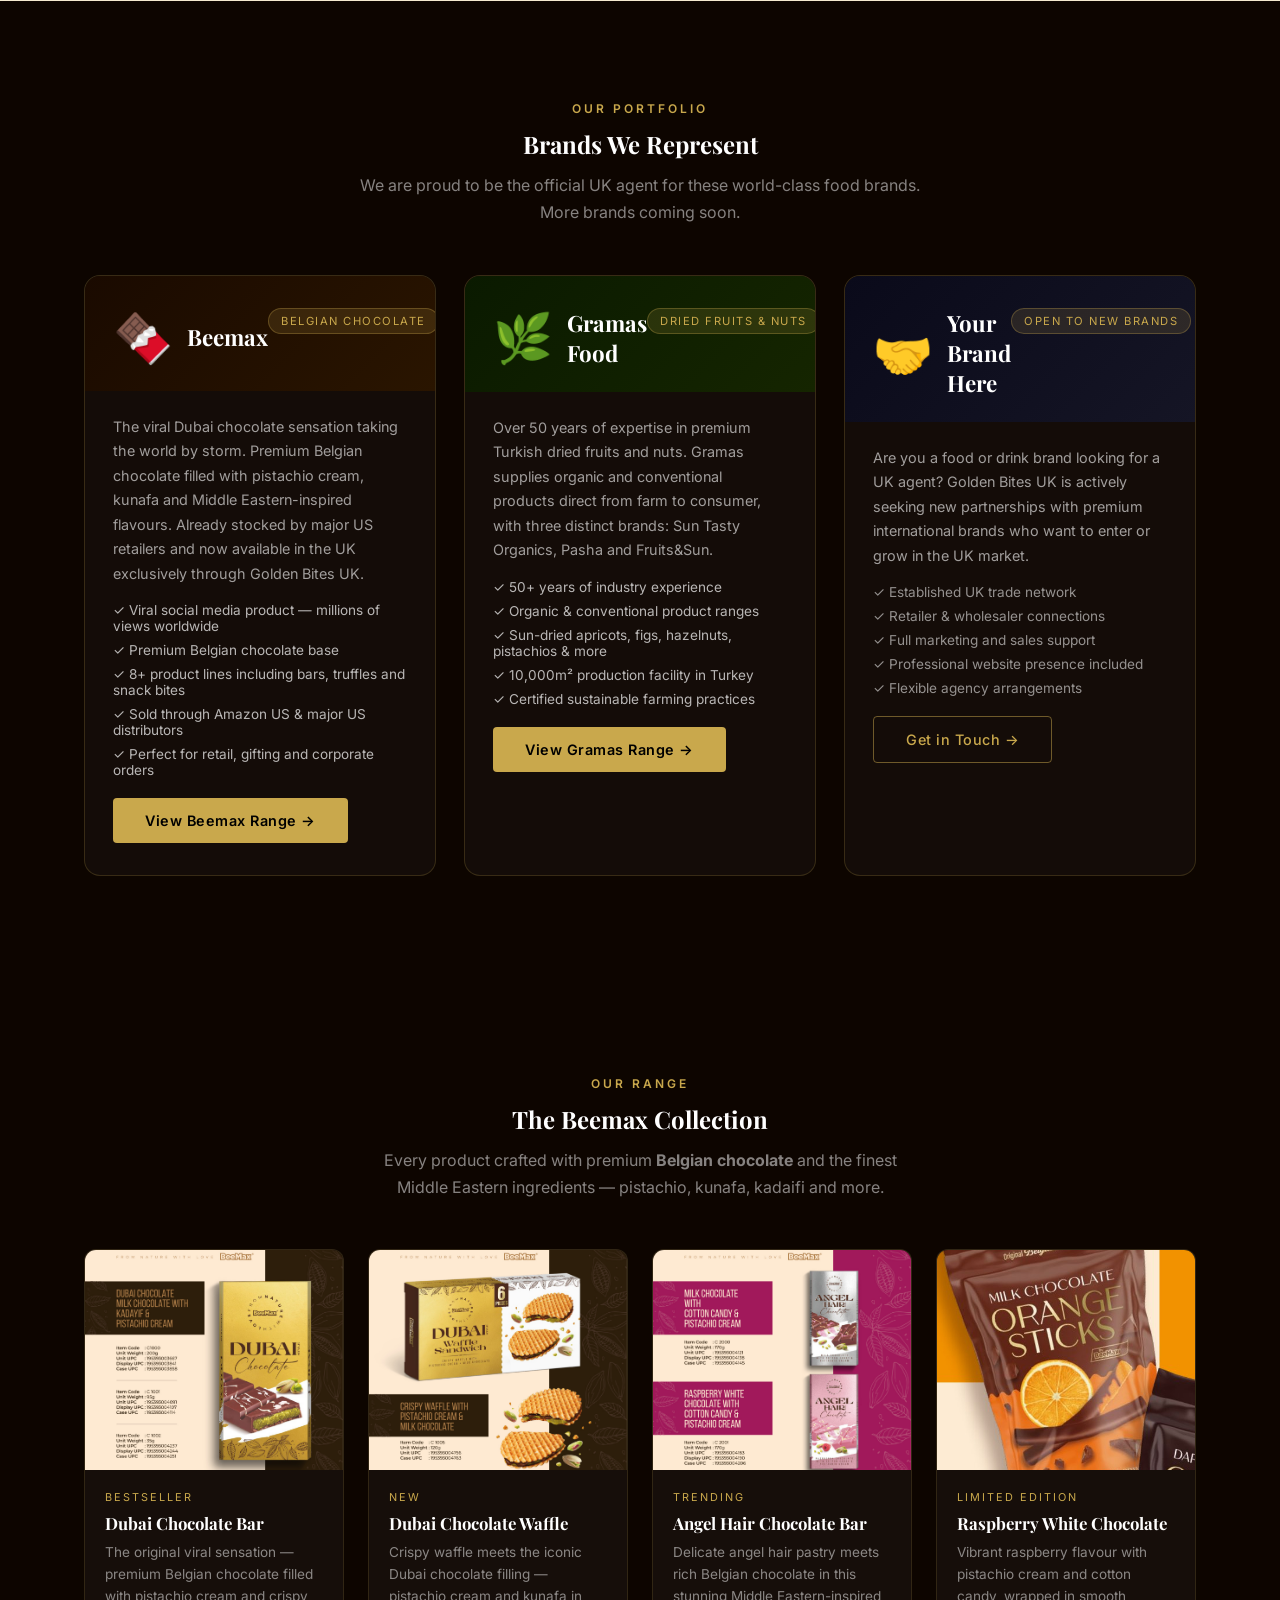
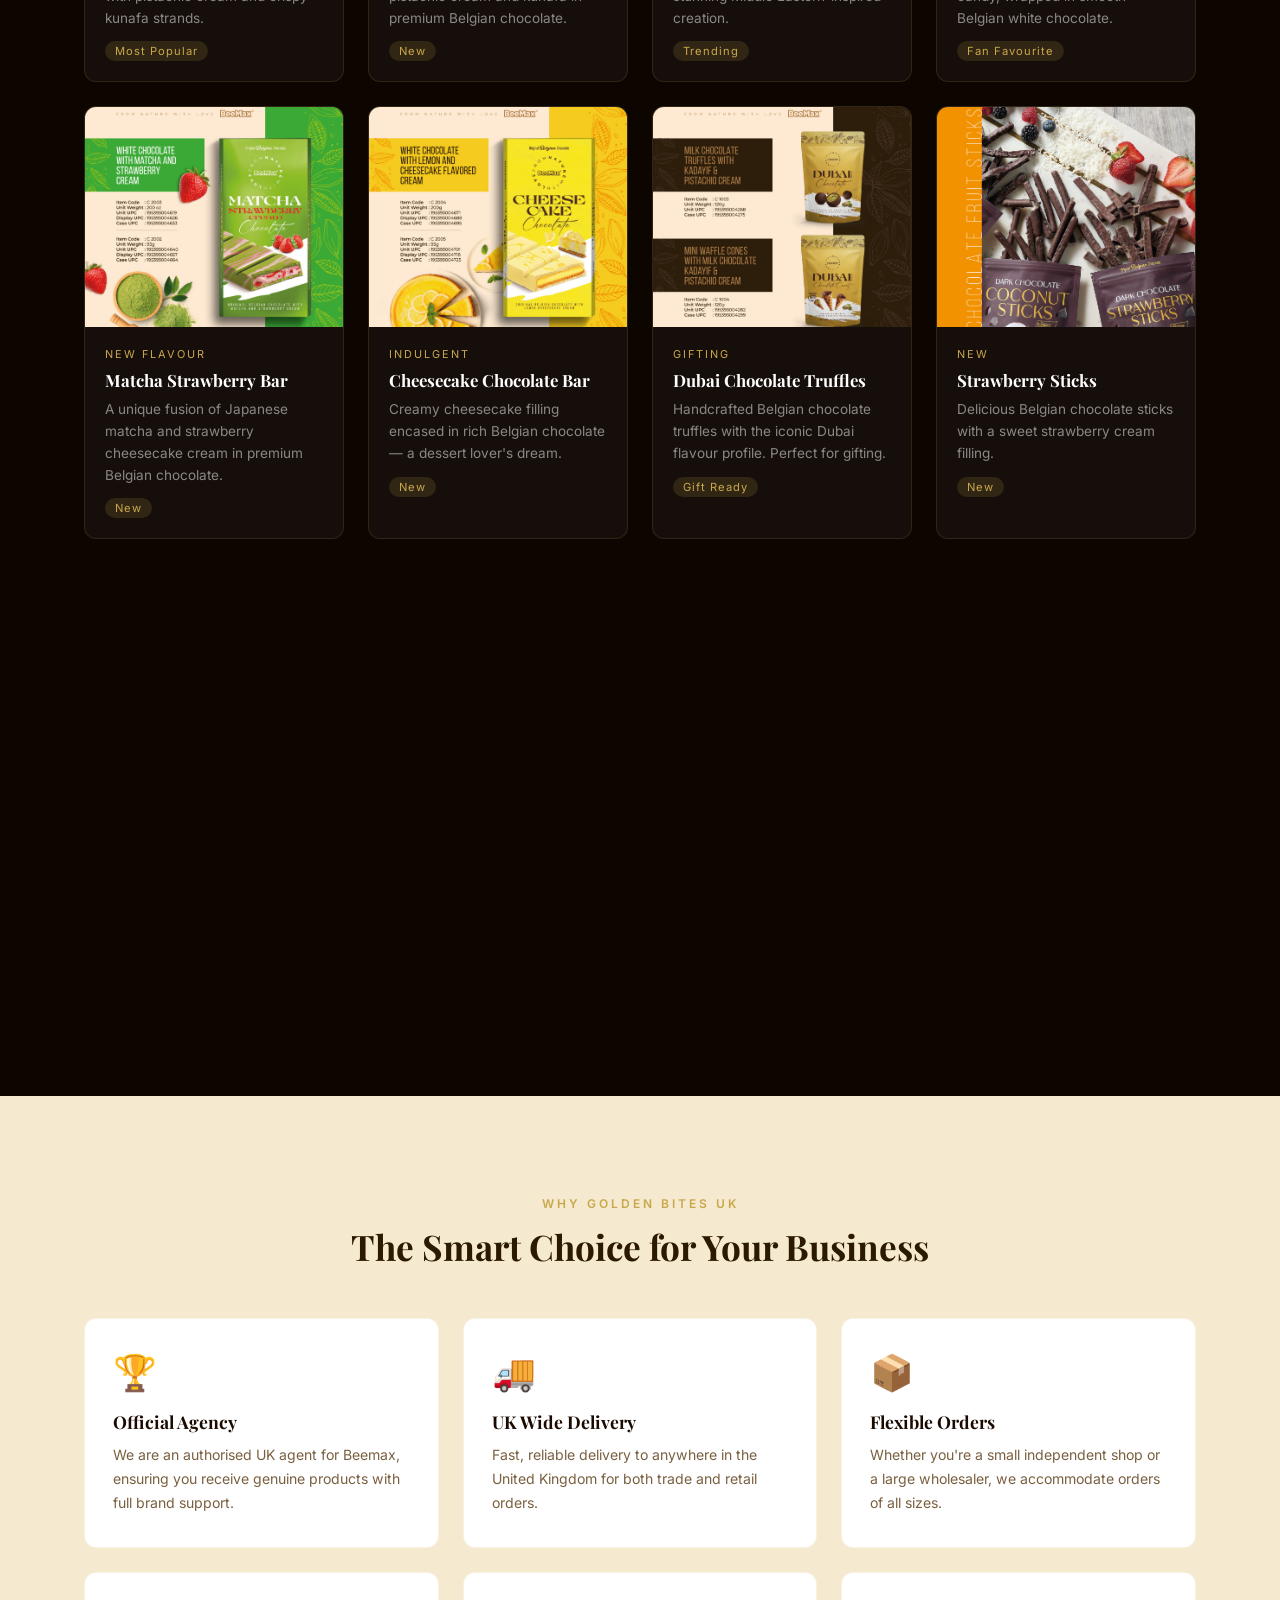
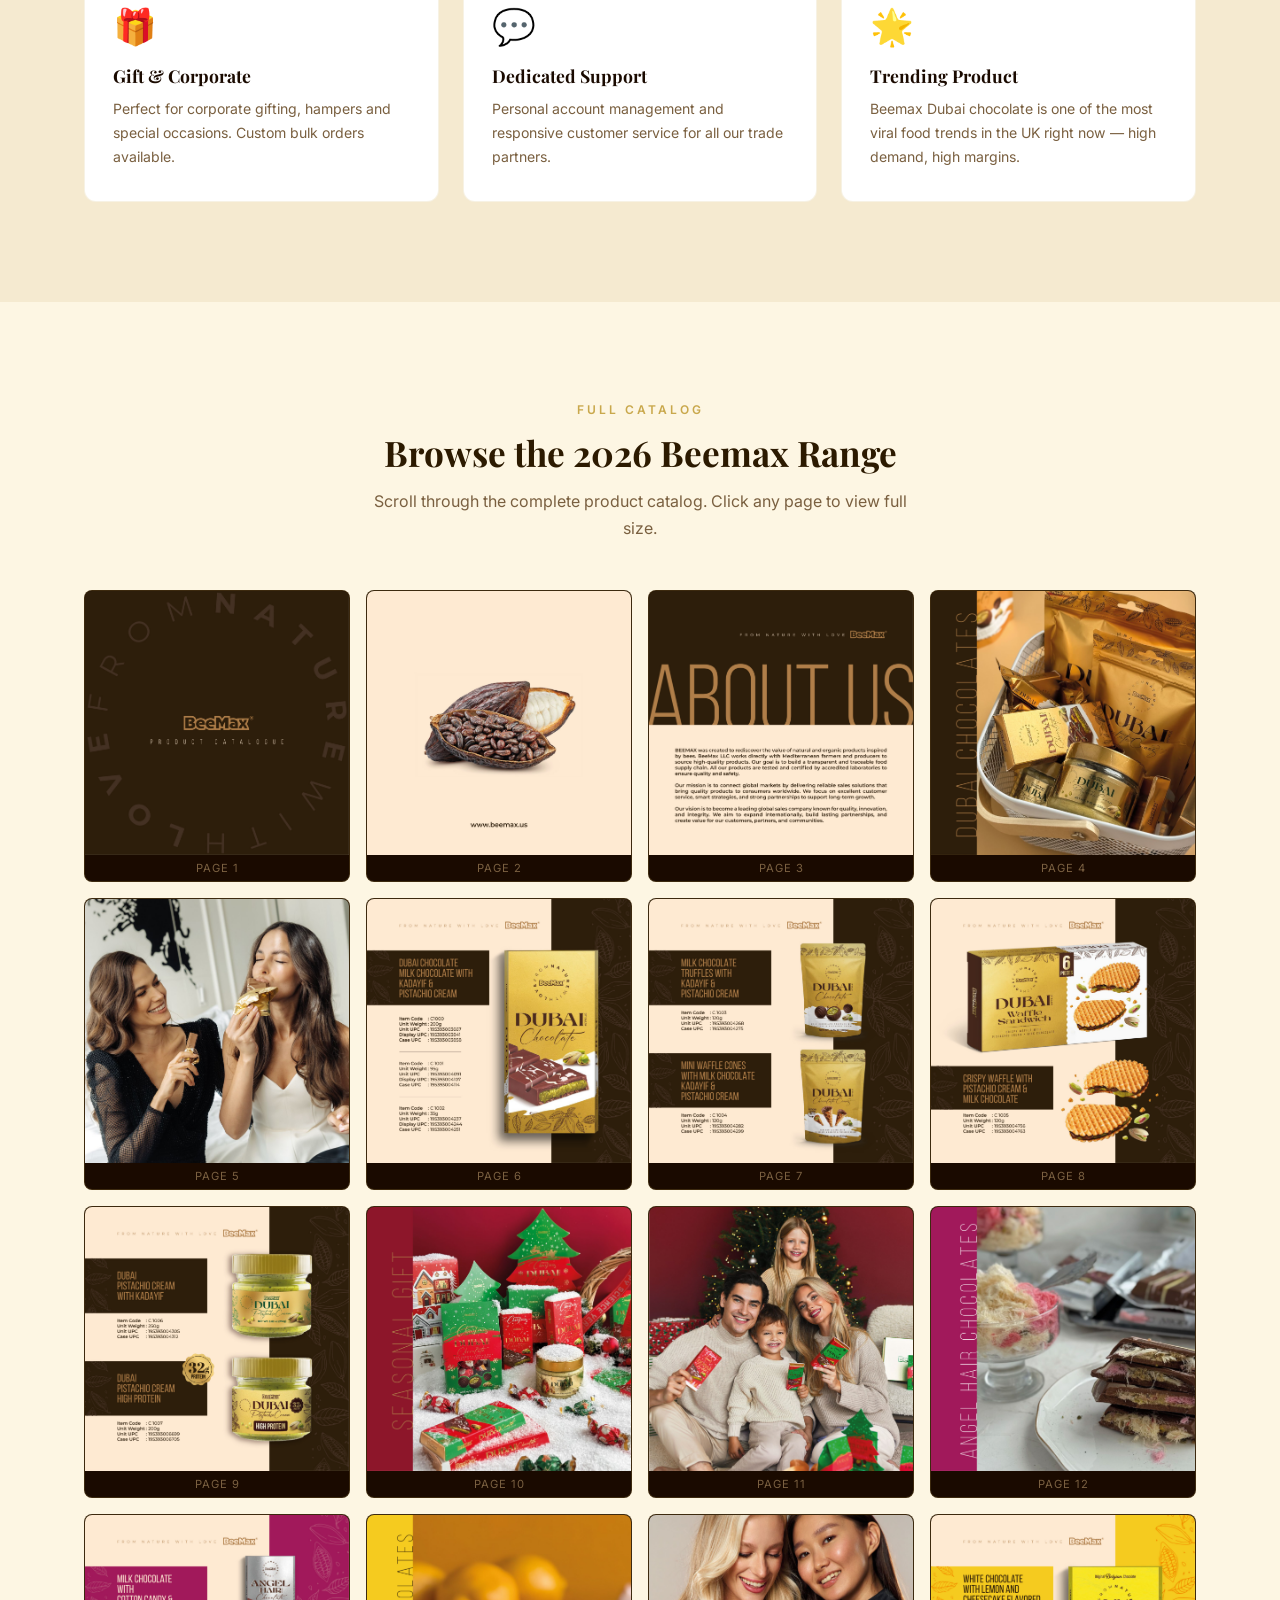
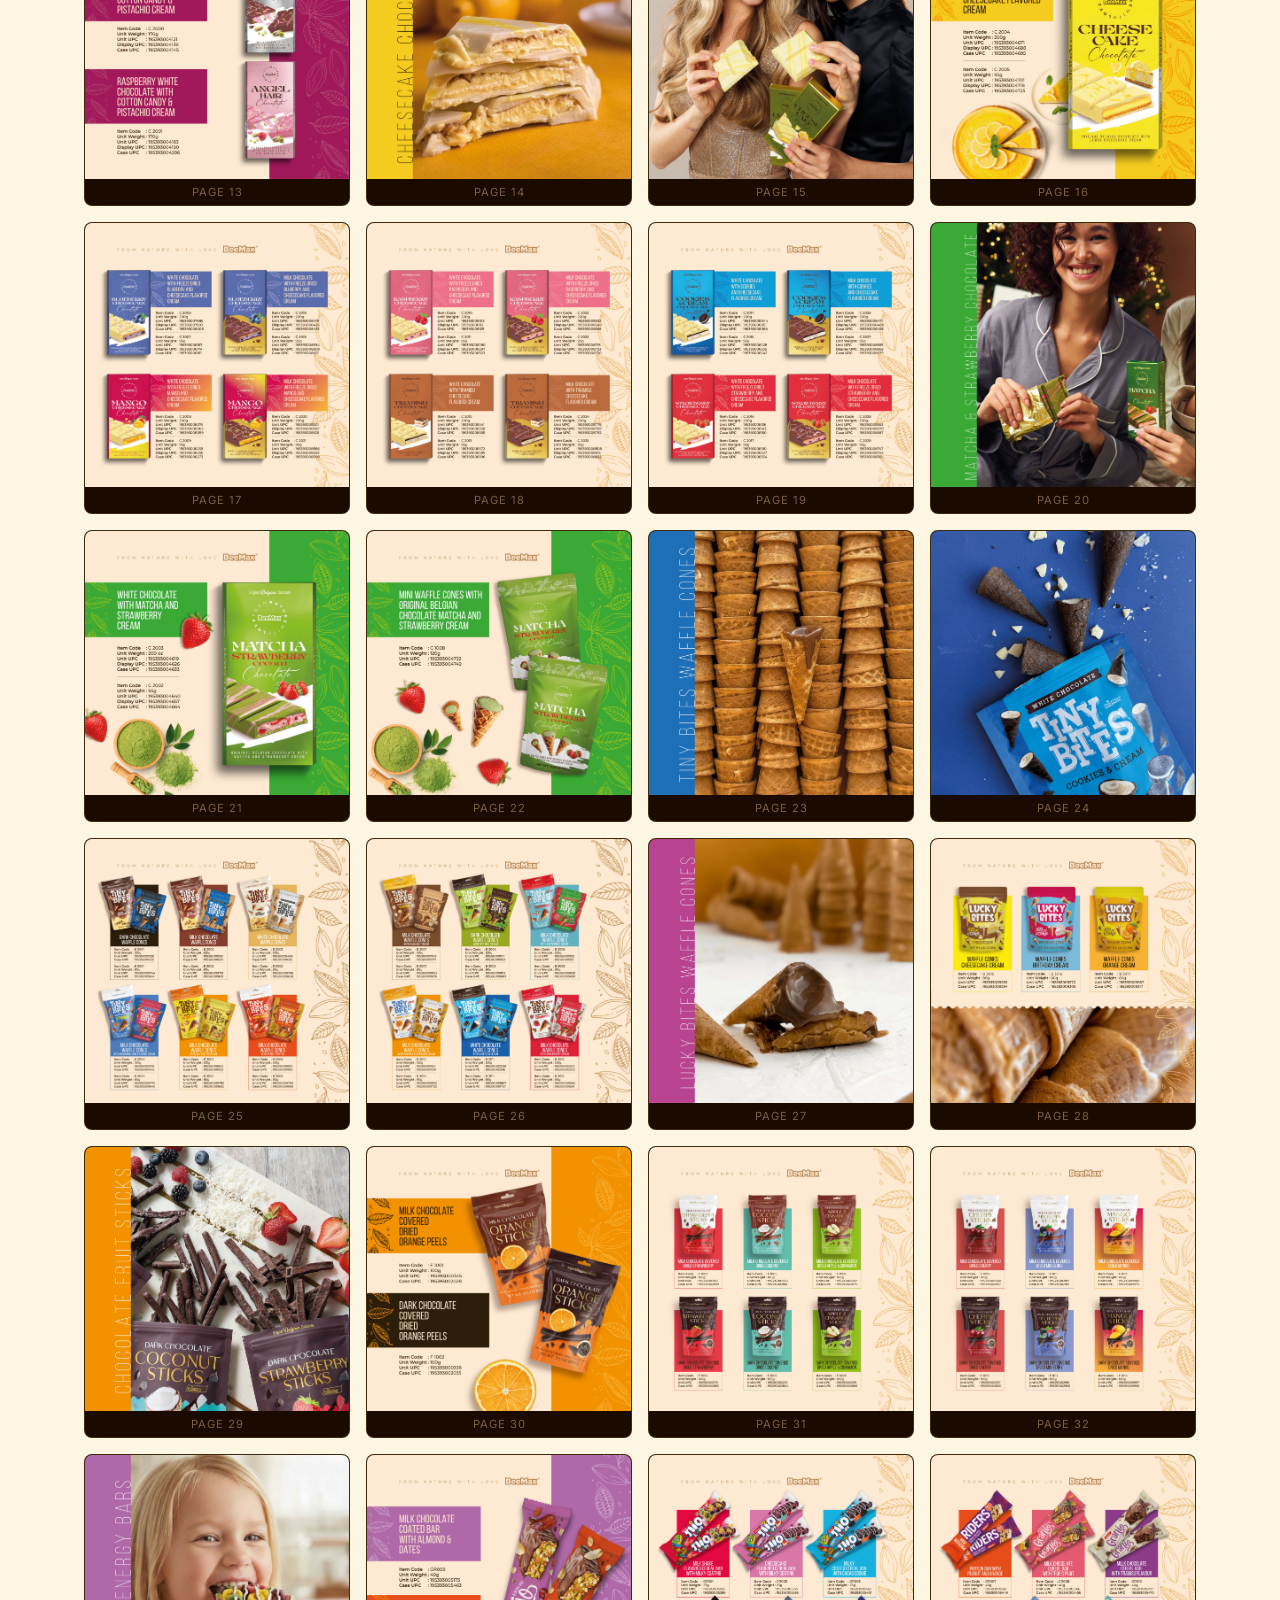
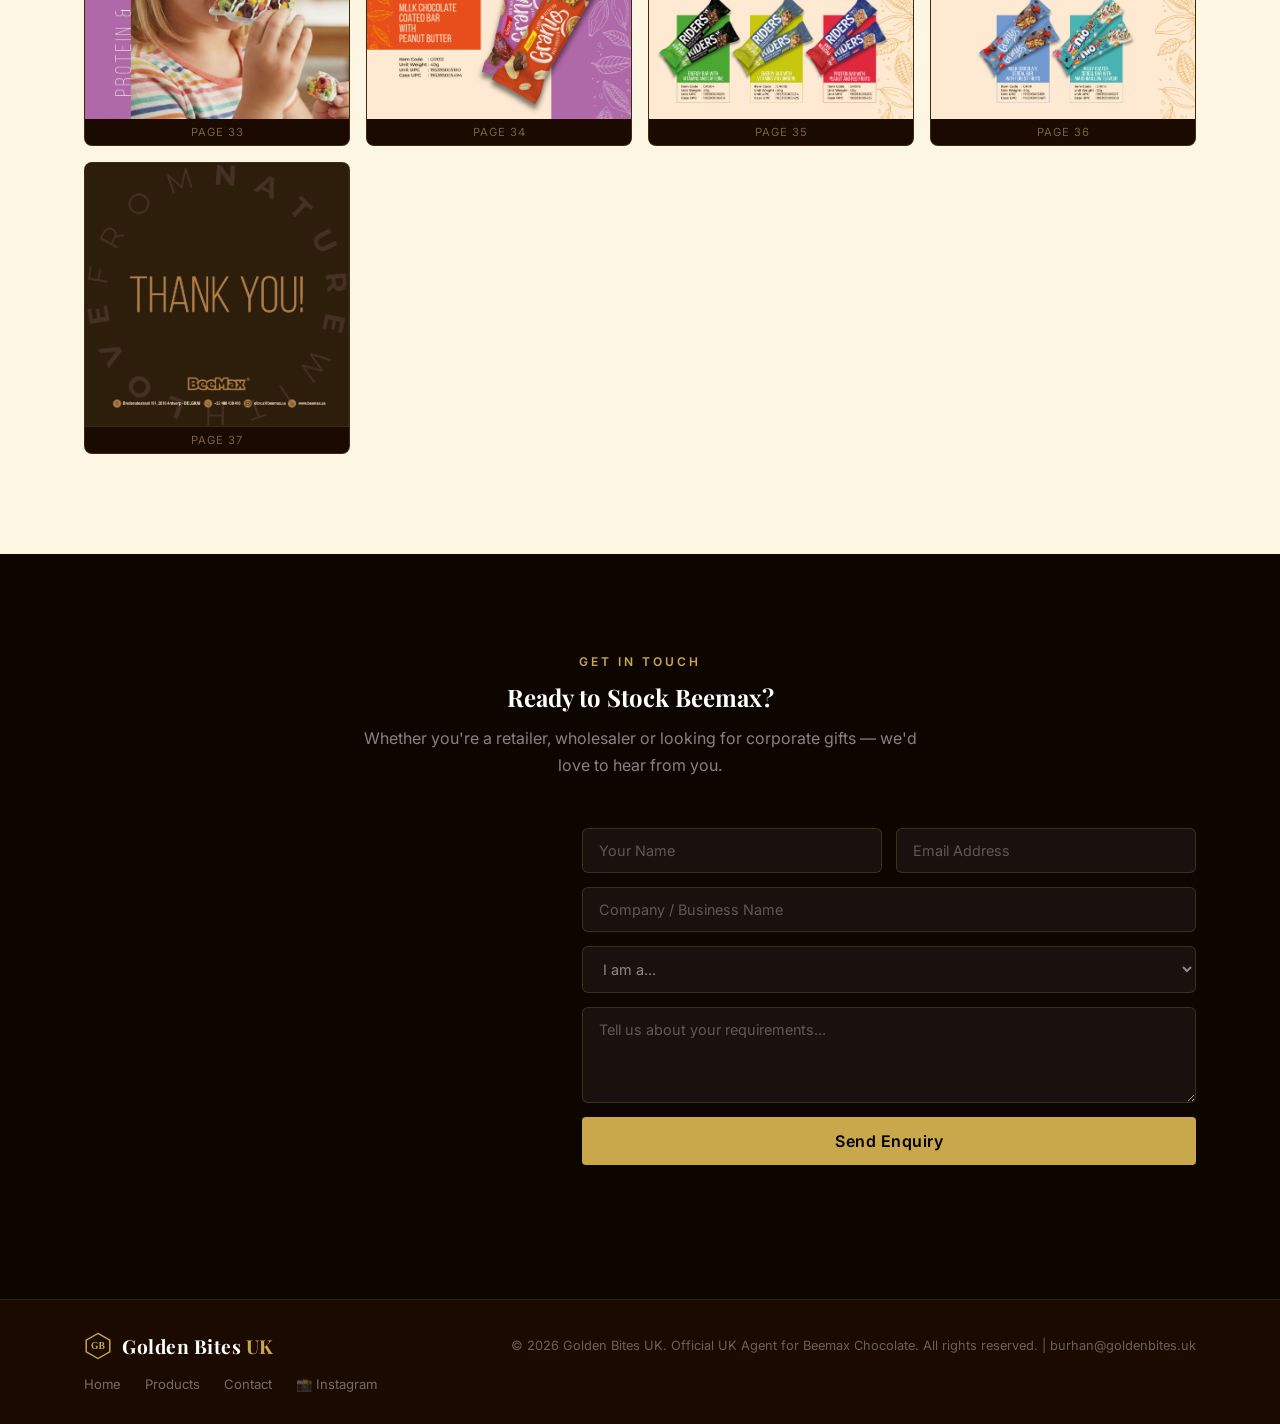
==== commit 2b93bd46: "Add Instagram link" ====
--- a/index.html
+++ b/index.html
@@ -315,6 +315,7 @@
         <a href="#home">Home</a>
         <a href="#products">Products</a>
         <a href="#contact">Contact</a>
+        <a href="https://www.instagram.com/goldenbites.uk" target="_blank">📸 Instagram</a>
       </div>
     </div>
   </footer>
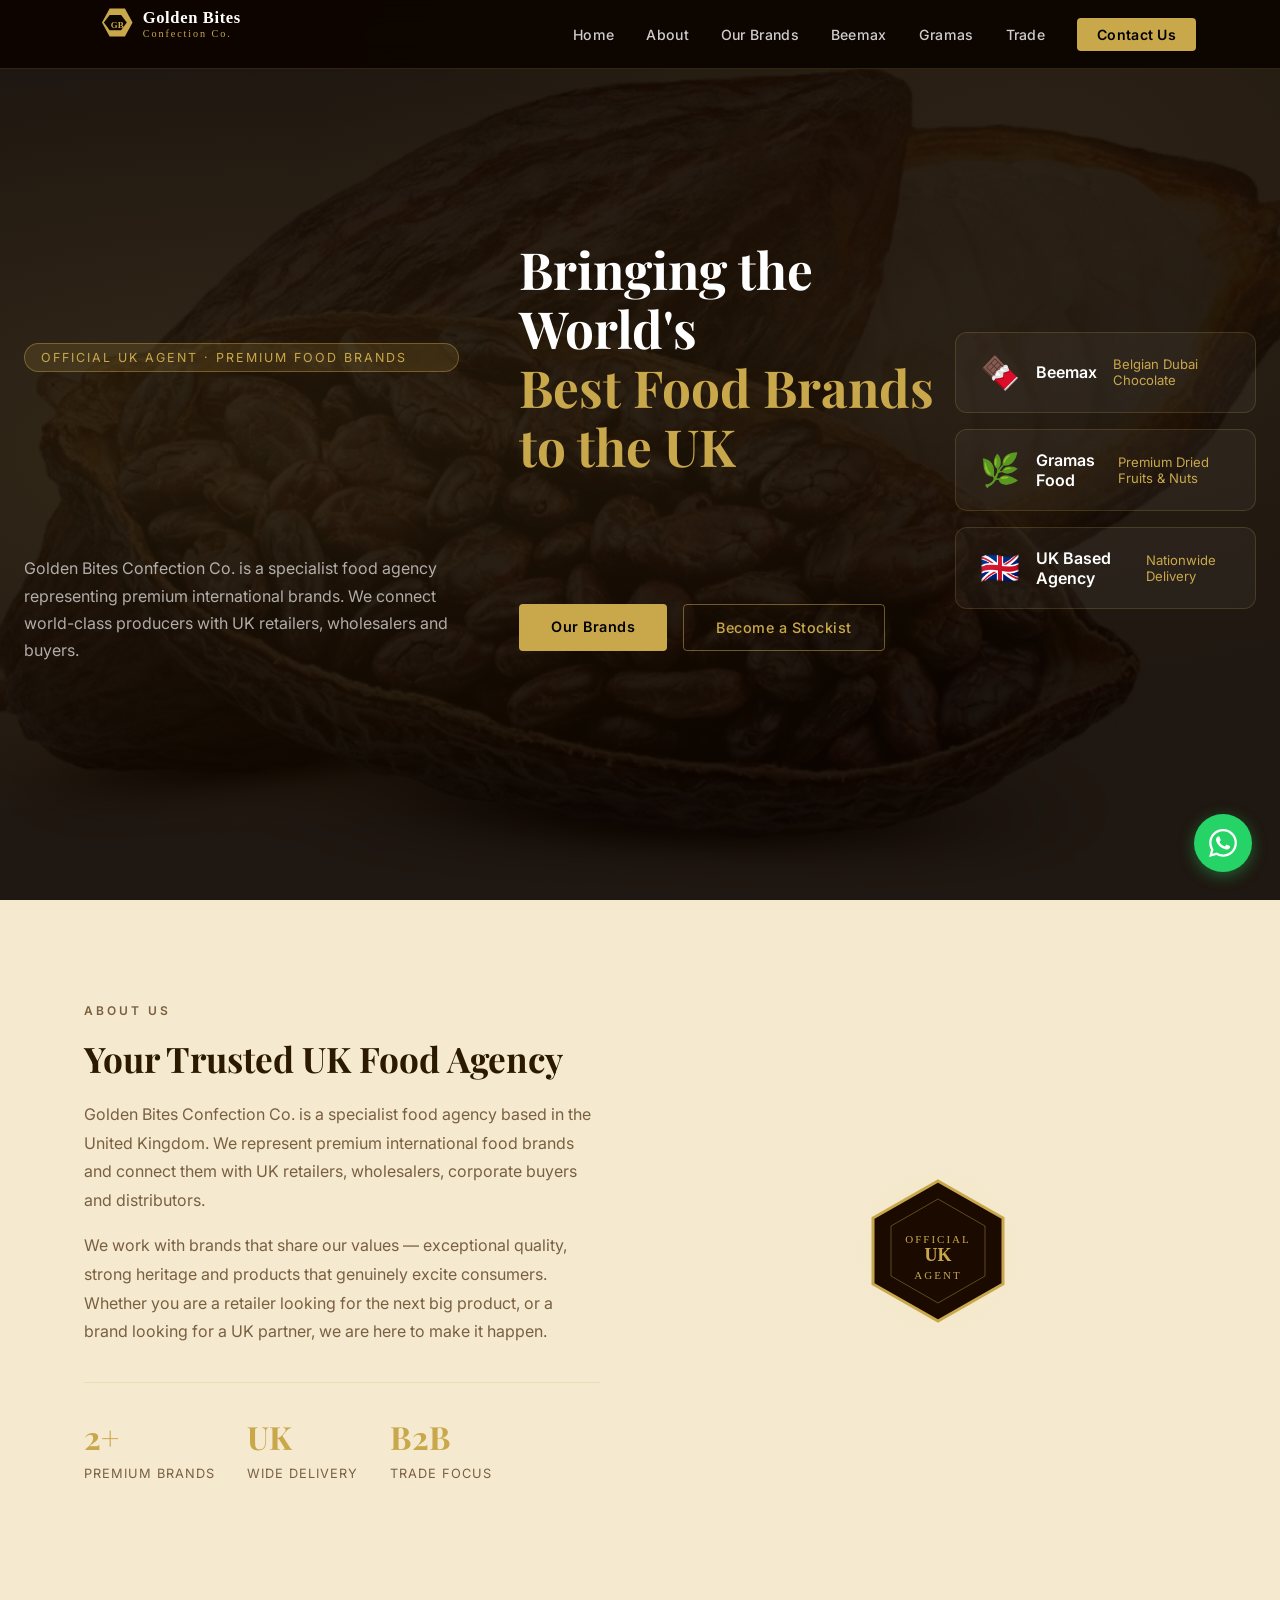
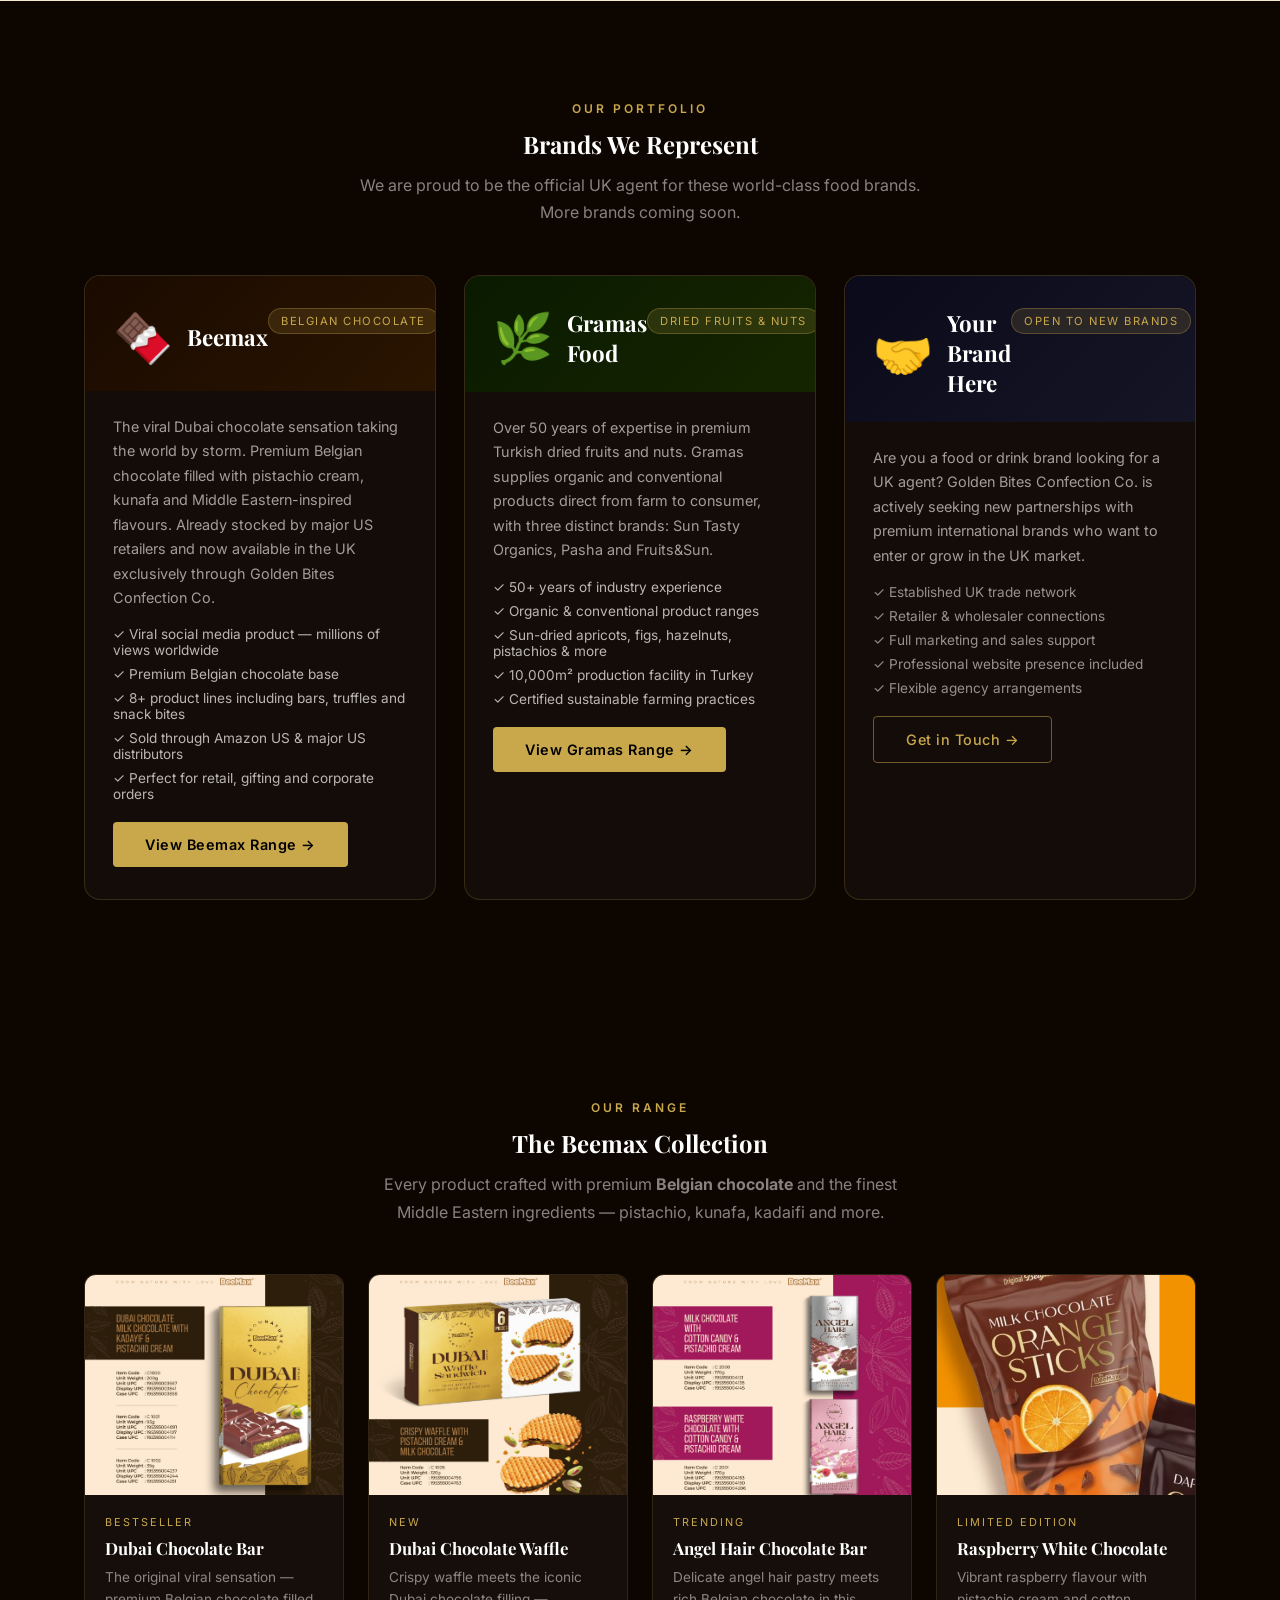
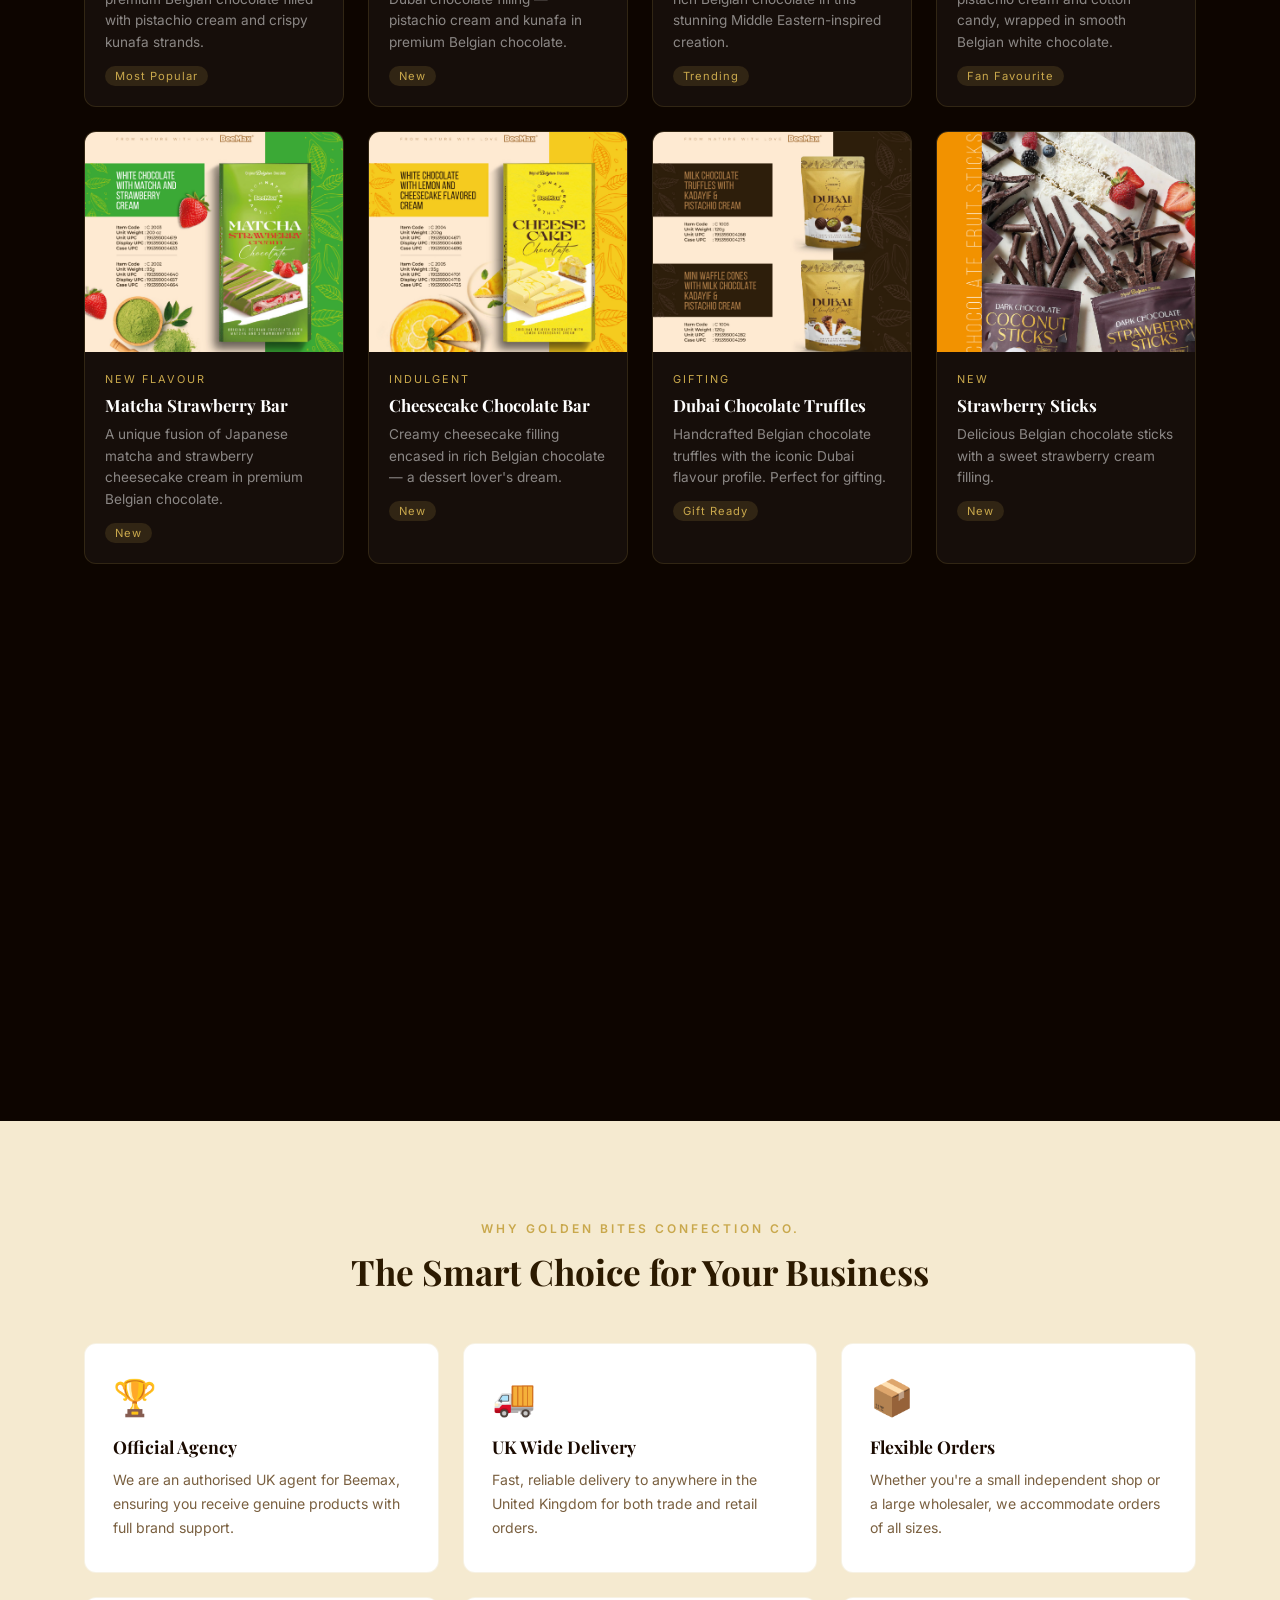
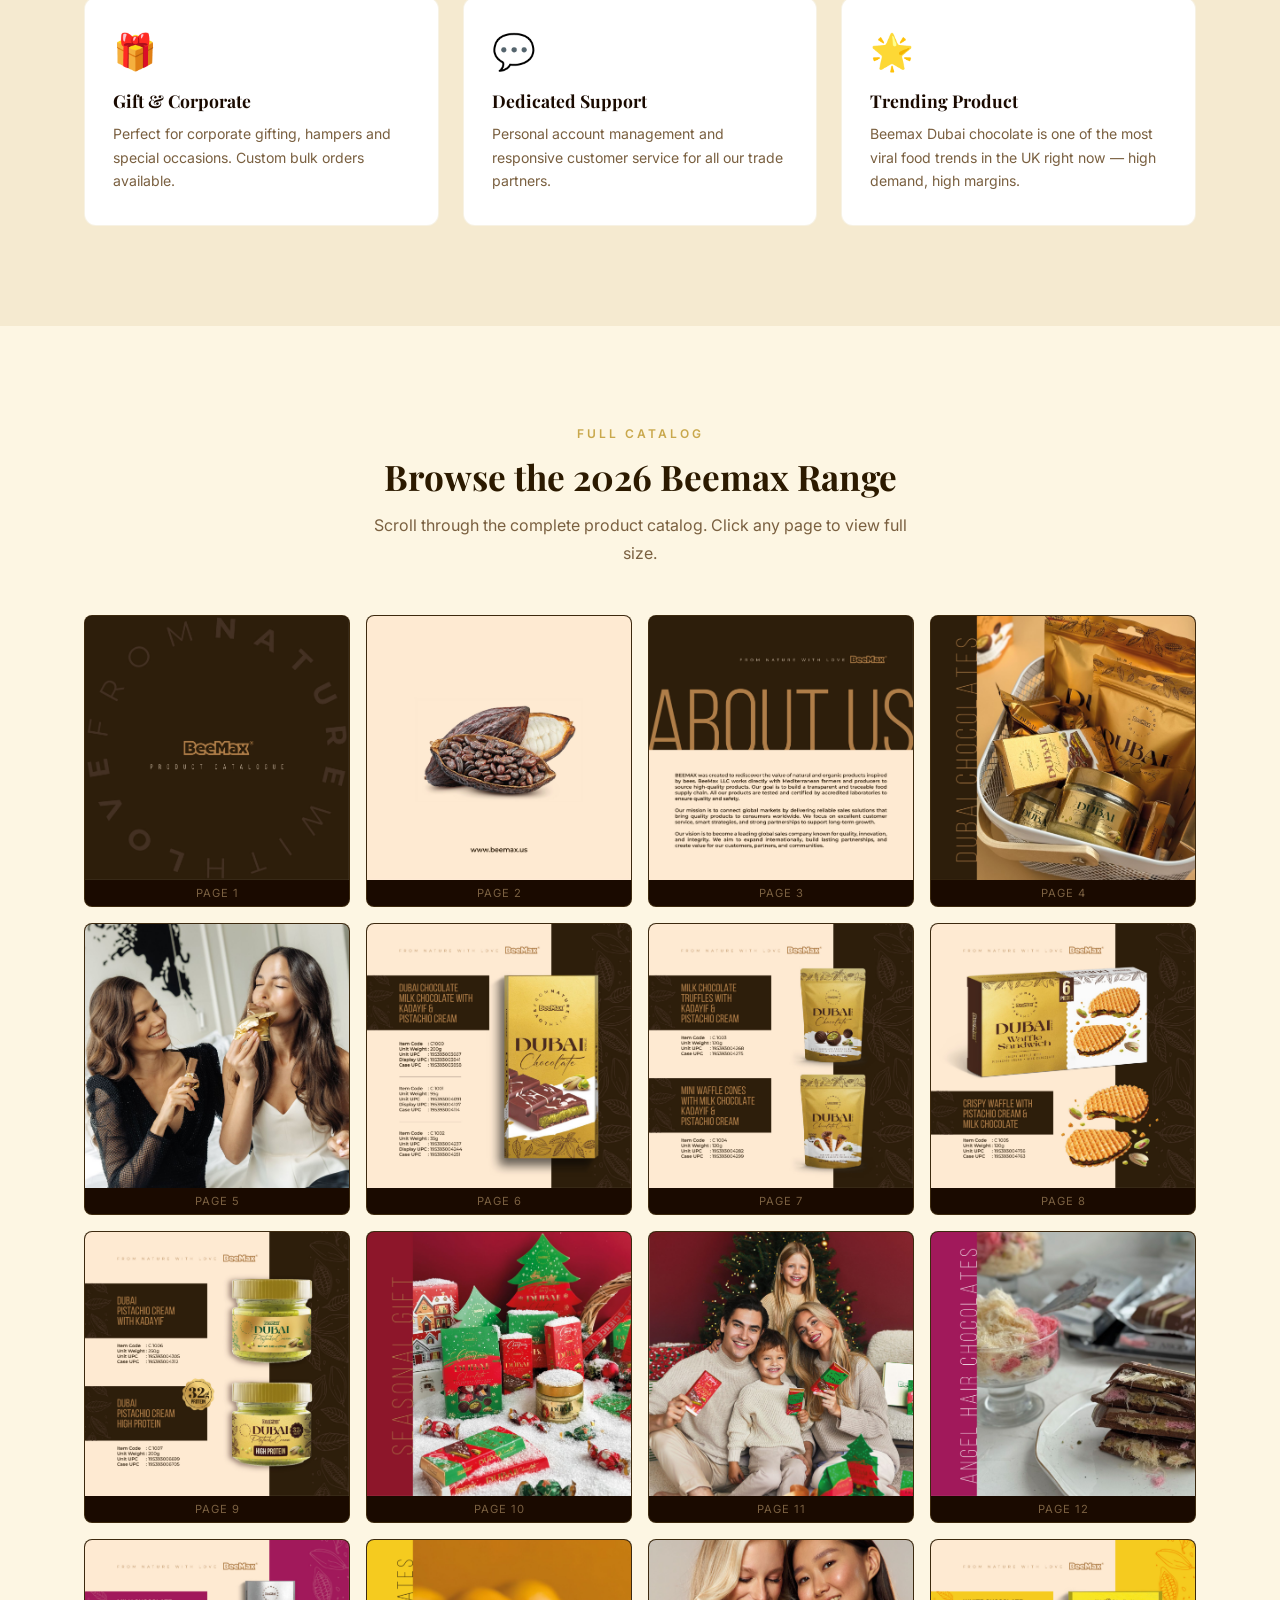
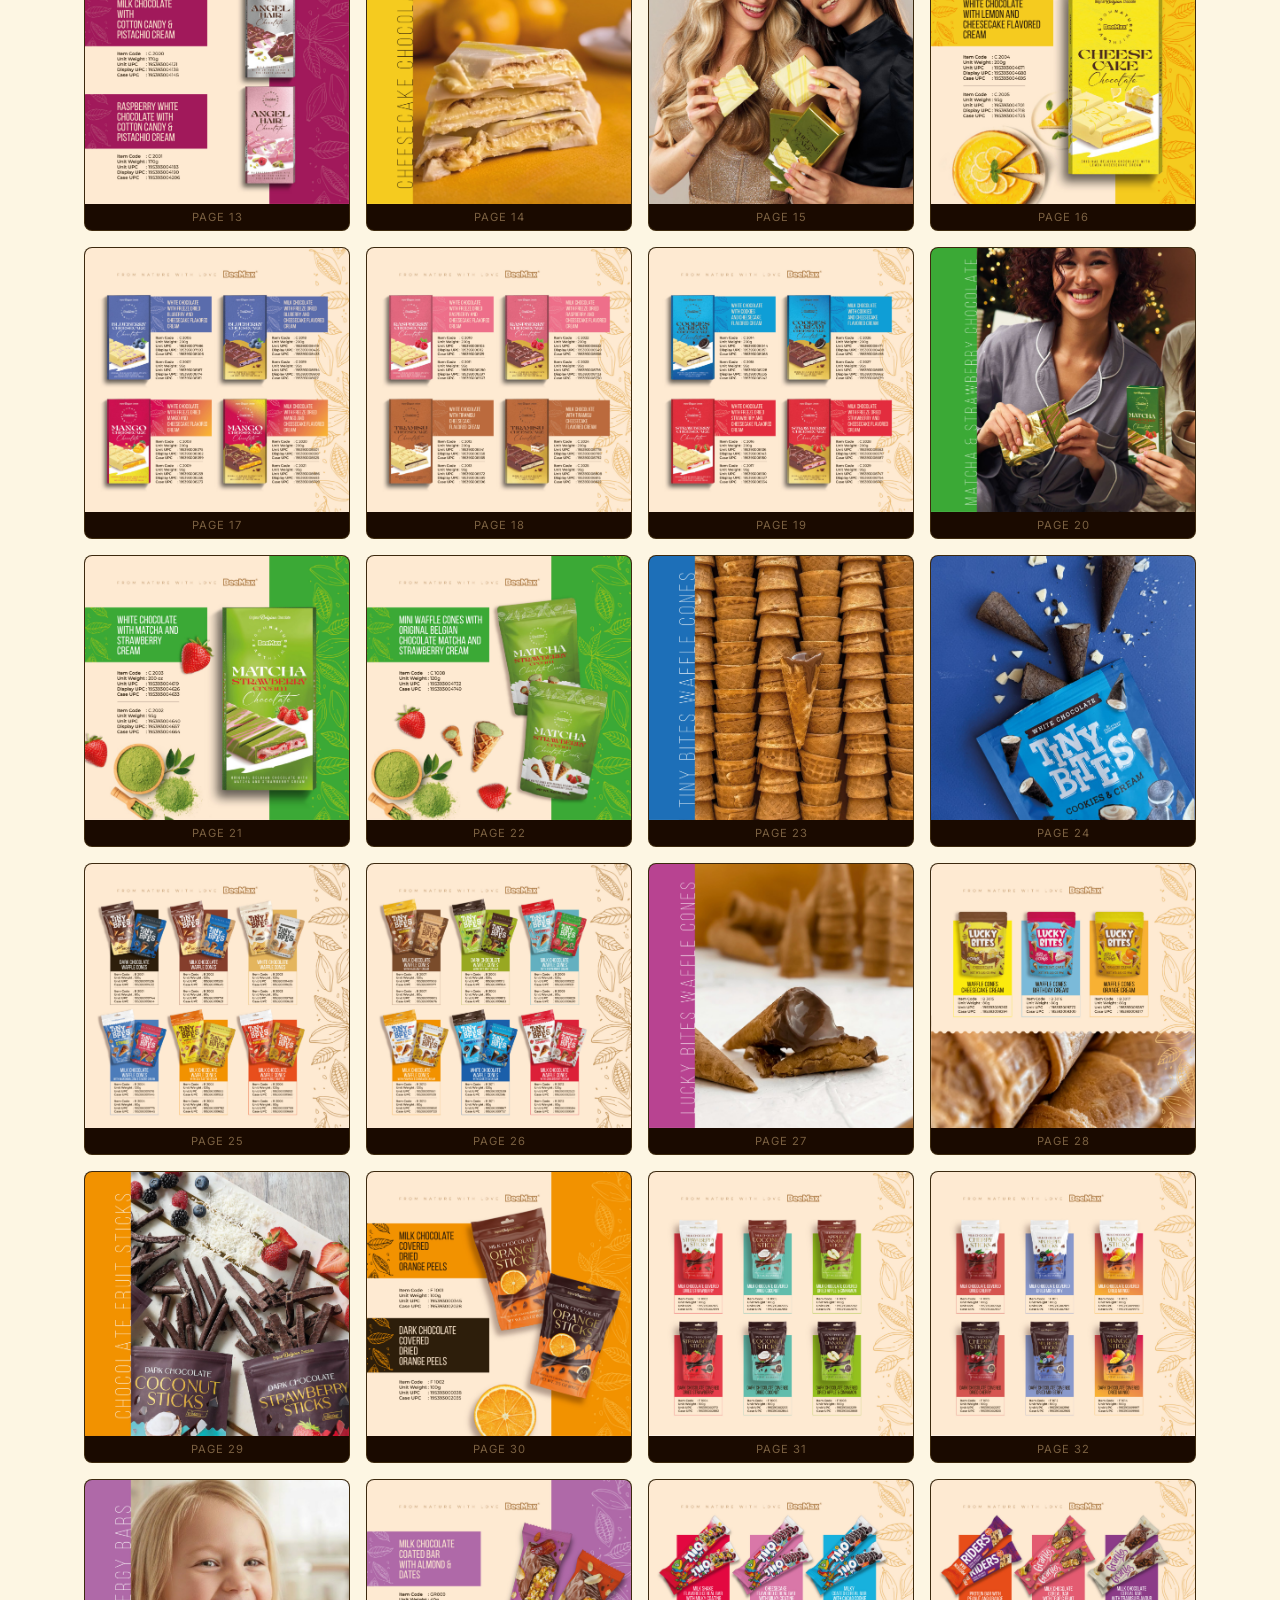
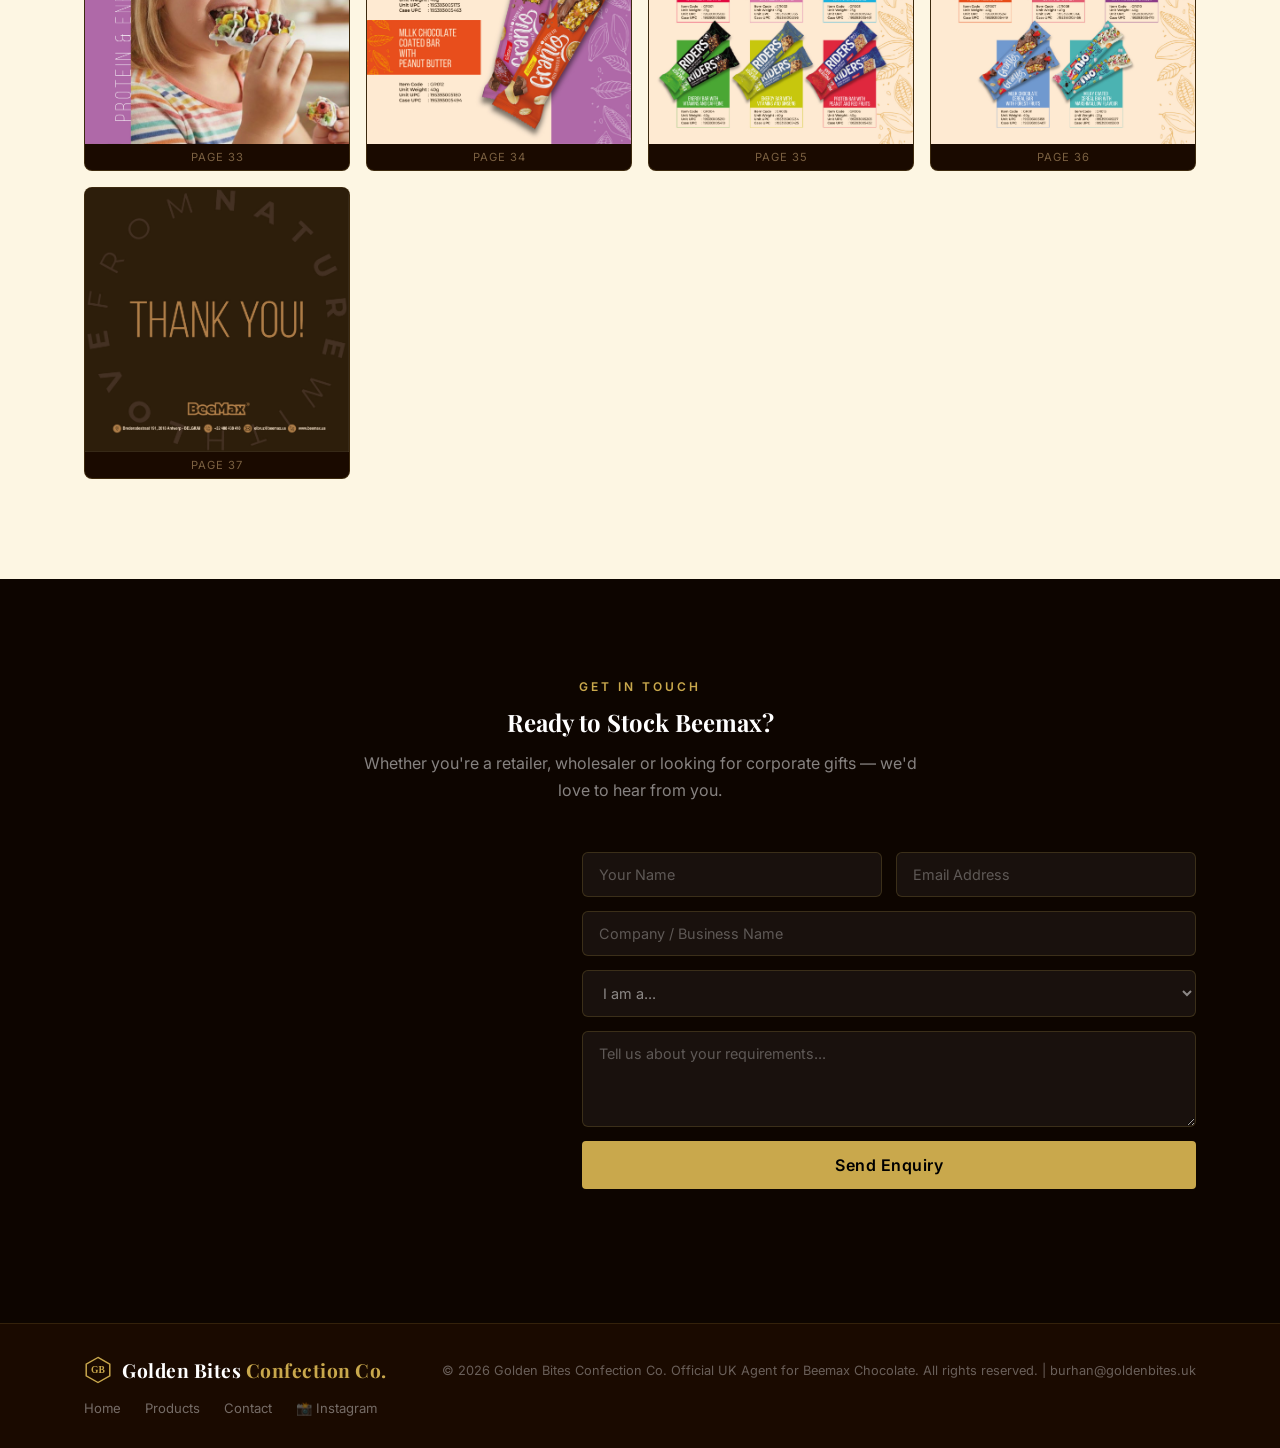
==== commit 40b8ffea: "New logo Golden Bites Confection Co." ====
--- a/index.html
+++ b/index.html
@@ -3,7 +3,7 @@
 <head>
   <meta charset="UTF-8" />
   <meta name="viewport" content="width=device-width, initial-scale=1.0"/>
-  <title>Golden Bites UK | Premium Food & Snack Agency</title>
+  <title>Golden Bites Confection Co. | Premium Food & Snack Agency</title>
   <!-- Google tag (gtag.js) -->
   <script async src="https://www.googletagmanager.com/gtag/js?id=G-3QWG4Z9KPZ"></script>
   <script>
@@ -21,12 +21,14 @@
   <nav id="navbar">
     <div class="nav-inner">
       <a href="#home" class="logo">
-        <svg width="38" height="38" viewBox="0 0 38 38" fill="none" xmlns="http://www.w3.org/2000/svg">
-          <polygon points="19,2 35,11 35,27 19,36 3,27 3,11" fill="#1a0a00" stroke="#C9A84C" stroke-width="2"/>
-          <polygon points="19,8 29,14 29,24 19,30 9,24 9,14" fill="#C9A84C" opacity="0.15"/>
-          <text x="19" y="23" text-anchor="middle" font-family="serif" font-size="13" font-weight="bold" fill="#C9A84C">GB</text>
+                <svg width="260" height="56" viewBox="0 0 200 44" xmlns="http://www.w3.org/2000/svg">
+          <polygon points="18,2 30,2 36,13 30,24 18,24 12,13" fill="#C9A84C"/>
+          <polygon points="18,7 27,7 31.5,13 27,19 18,19 13.5,13" fill="#0d0500"/>
+          <text x="24" y="17" text-anchor="middle" font-family="Georgia,serif" font-size="7" font-weight="bold" fill="#C9A84C">GB</text>
+          <text x="44" y="13" font-family="Georgia,serif" font-size="13" font-weight="bold" fill="#fff" letter-spacing="0.5">Golden Bites</text>
+          <text x="44" y="24" font-family="Georgia,serif" font-size="8" fill="#C9A84C" letter-spacing="1.5">Confection Co.</text>
         </svg>
-        <span class="logo-text">Golden Bites <span>UK</span></span>
+        <span class="logo-text" style="display:none"></span></span>
       </a>
       <ul class="nav-links">
         <li><a href="#home">Home</a></li>
@@ -56,7 +58,7 @@
     <div class="hero-content">
       <p class="hero-tag">Official UK Agent · Premium Food Brands</p>
       <h1>Bringing the World's<br/><span>Best Food Brands to the UK</span></h1>
-      <p class="hero-sub">Golden Bites UK is a specialist food agency representing premium international brands. We connect world-class producers with UK retailers, wholesalers and buyers.</p>
+      <p class="hero-sub">Golden Bites Confection Co. is a specialist food agency representing premium international brands. We connect world-class producers with UK retailers, wholesalers and buyers.</p>
       <div class="hero-btns">
         <a href="#brands" class="btn-gold">Our Brands</a>
         <a href="#contact" class="btn-outline">Become a Stockist</a>
@@ -88,7 +90,7 @@
         <div class="about-text">
           <p class="section-tag">About Us</p>
           <h2>Your Trusted UK Food Agency</h2>
-          <p>Golden Bites UK is a specialist food agency based in the United Kingdom. We represent premium international food brands and connect them with UK retailers, wholesalers, corporate buyers and distributors.</p>
+          <p>Golden Bites Confection Co. is a specialist food agency based in the United Kingdom. We represent premium international food brands and connect them with UK retailers, wholesalers, corporate buyers and distributors.</p>
           <p>We work with brands that share our values — exceptional quality, strong heritage and products that genuinely excite consumers. Whether you are a retailer looking for the next big product, or a brand looking for a UK partner, we are here to make it happen.</p>
           <div class="about-stats">
             <div class="stat"><span>2+</span><p>Premium Brands</p></div>
@@ -129,7 +131,7 @@
             <span class="brand-tag">Belgian Chocolate</span>
           </div>
           <div class="brand-body">
-            <p>The viral Dubai chocolate sensation taking the world by storm. Premium Belgian chocolate filled with pistachio cream, kunafa and Middle Eastern-inspired flavours. Already stocked by major US retailers and now available in the UK exclusively through Golden Bites UK.</p>
+            <p>The viral Dubai chocolate sensation taking the world by storm. Premium Belgian chocolate filled with pistachio cream, kunafa and Middle Eastern-inspired flavours. Already stocked by major US retailers and now available in the UK exclusively through Golden Bites Confection Co.</p>
             <ul class="brand-highlights">
               <li>✓ Viral social media product — millions of views worldwide</li>
               <li>✓ Premium Belgian chocolate base</li>
@@ -173,7 +175,7 @@
             <span class="brand-tag">Open to New Brands</span>
           </div>
           <div class="brand-body">
-            <p>Are you a food or drink brand looking for a UK agent? Golden Bites UK is actively seeking new partnerships with premium international brands who want to enter or grow in the UK market.</p>
+            <p>Are you a food or drink brand looking for a UK agent? Golden Bites Confection Co. is actively seeking new partnerships with premium international brands who want to enter or grow in the UK market.</p>
             <ul class="brand-highlights">
               <li>✓ Established UK trade network</li>
               <li>✓ Retailer & wholesaler connections</li>
@@ -202,7 +204,7 @@
   <!-- WHY US -->
   <section id="why" class="why">
     <div class="container">
-      <p class="section-tag center">Why Golden Bites UK</p>
+      <p class="section-tag center">Why Golden Bites Confection Co.</p>
       <h2 class="center">The Smart Choice for Your Business</h2>
       <div class="why-grid">
         <div class="why-card">
@@ -308,9 +310,9 @@
           <polygon points="19,2 35,11 35,27 19,36 3,27 3,11" fill="#1a0a00" stroke="#C9A84C" stroke-width="2"/>
           <text x="19" y="23" text-anchor="middle" font-family="serif" font-size="13" font-weight="bold" fill="#C9A84C">GB</text>
         </svg>
-        <span class="logo-text">Golden Bites <span>UK</span></span>
+        <span class="logo-text">Golden Bites <span>Confection Co.</span></span>
       </a>
-      <p class="footer-copy">© 2026 Golden Bites UK. Official UK Agent for Beemax Chocolate. All rights reserved. | burhan@goldenbites.uk</p>
+      <p class="footer-copy">© 2026 Golden Bites Confection Co. Official UK Agent for Beemax Chocolate. All rights reserved. | burhan@goldenbites.uk</p>
       <div class="footer-links">
         <a href="#home">Home</a>
         <a href="#products">Products</a>
@@ -338,3 +340,6 @@
   <script src="app.js"></script>
 </body>
 </html>
+
+
+
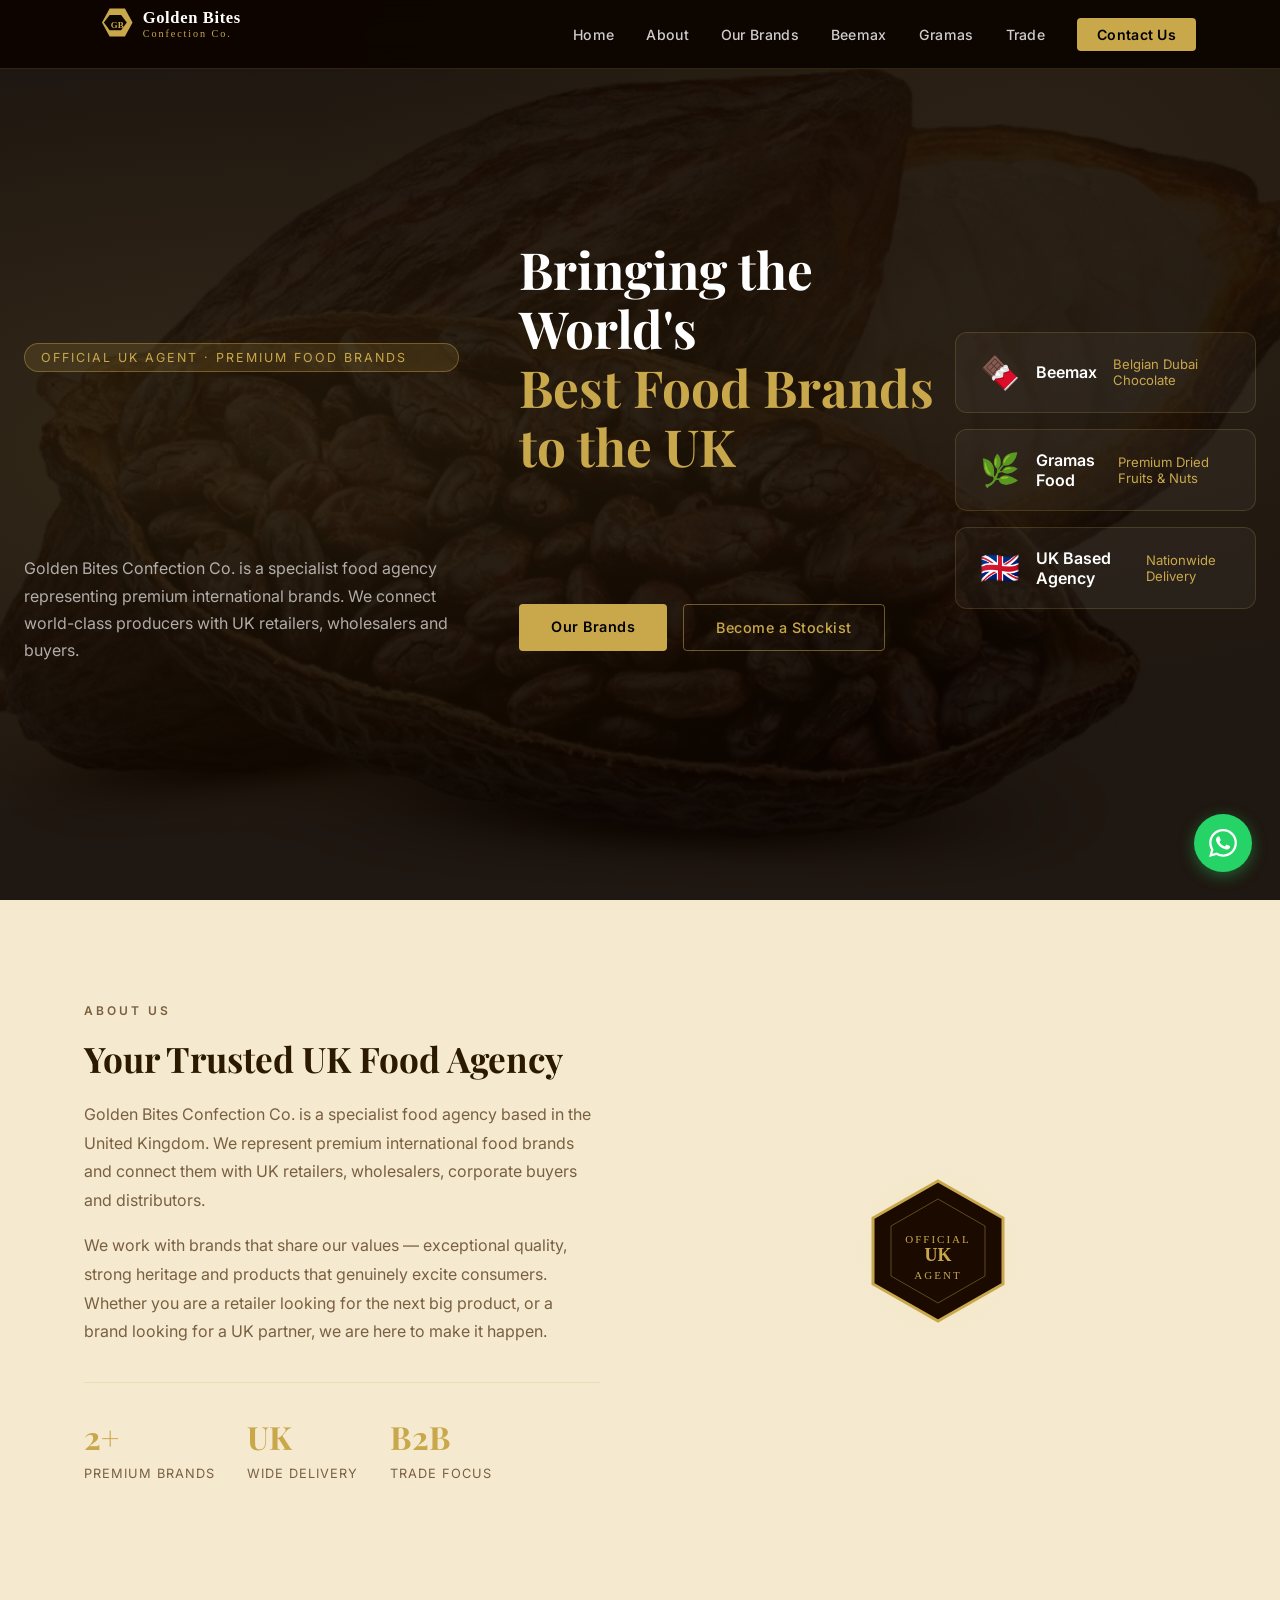
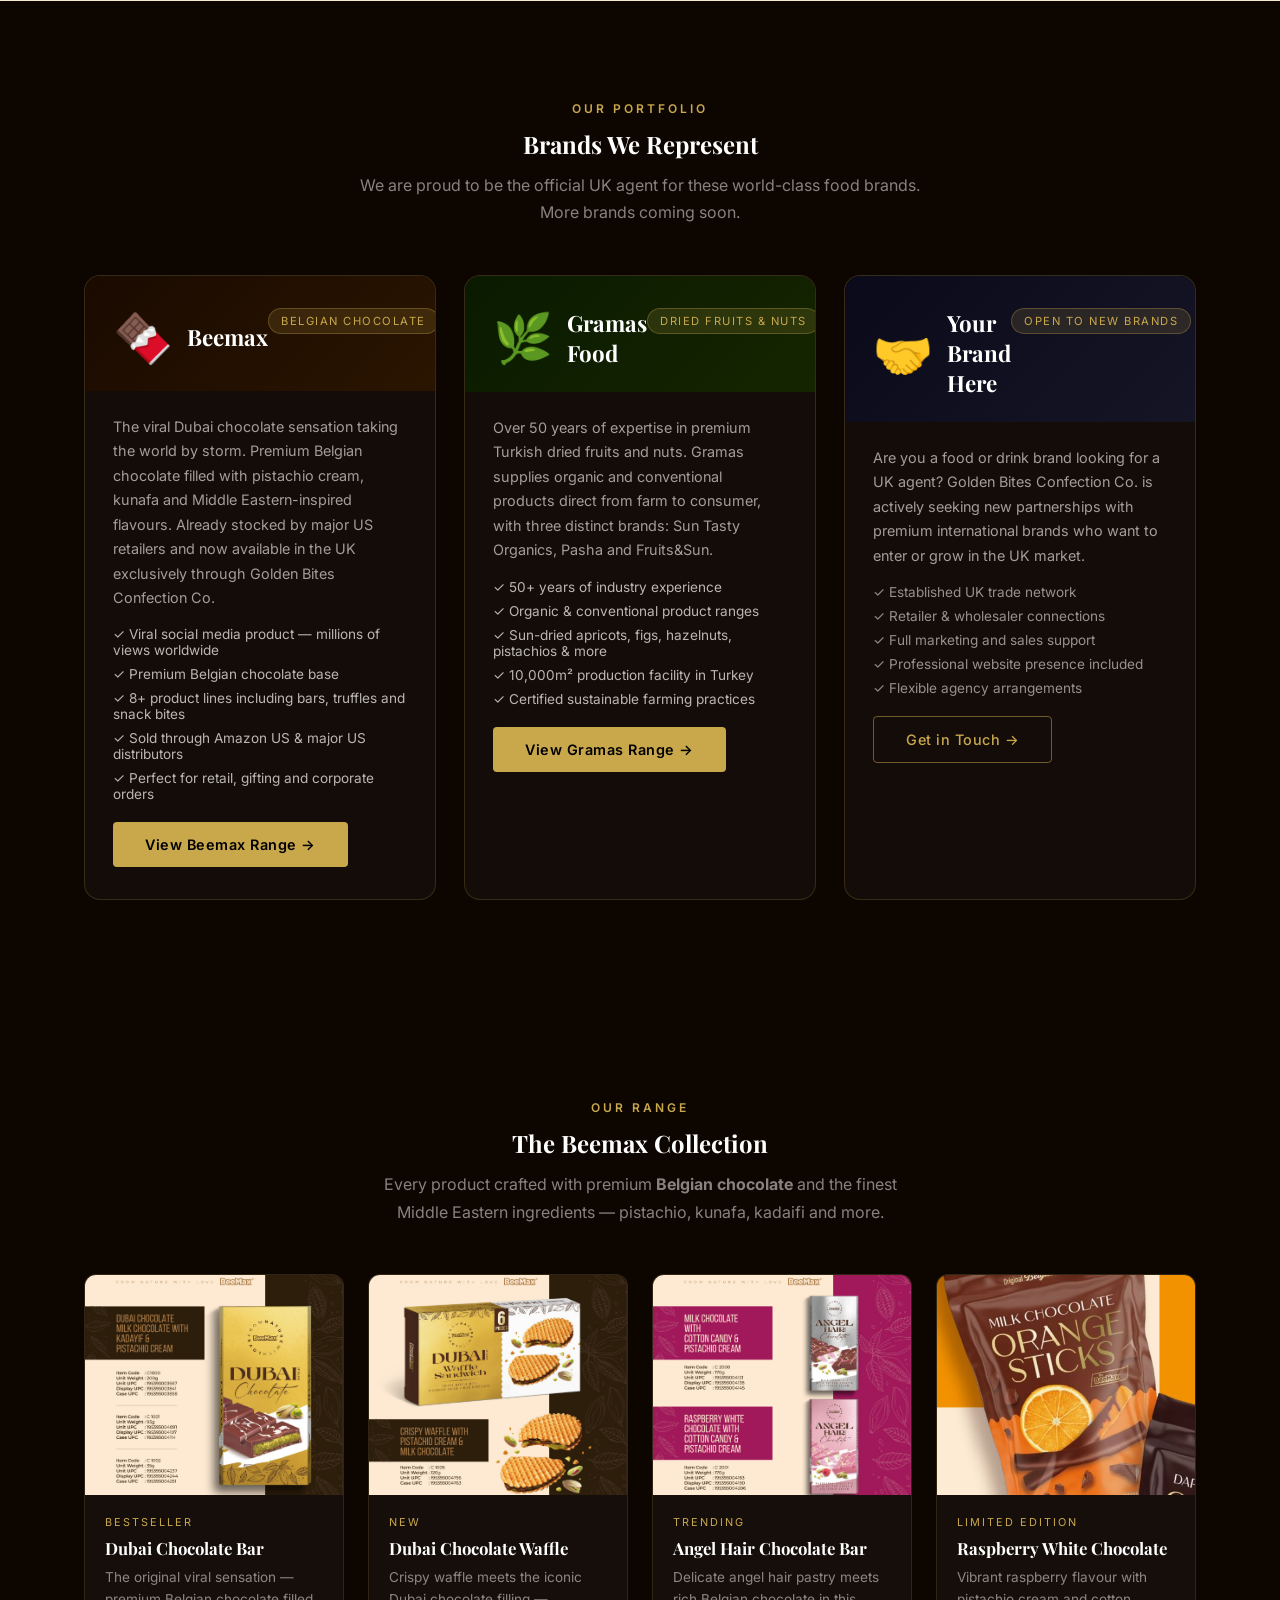
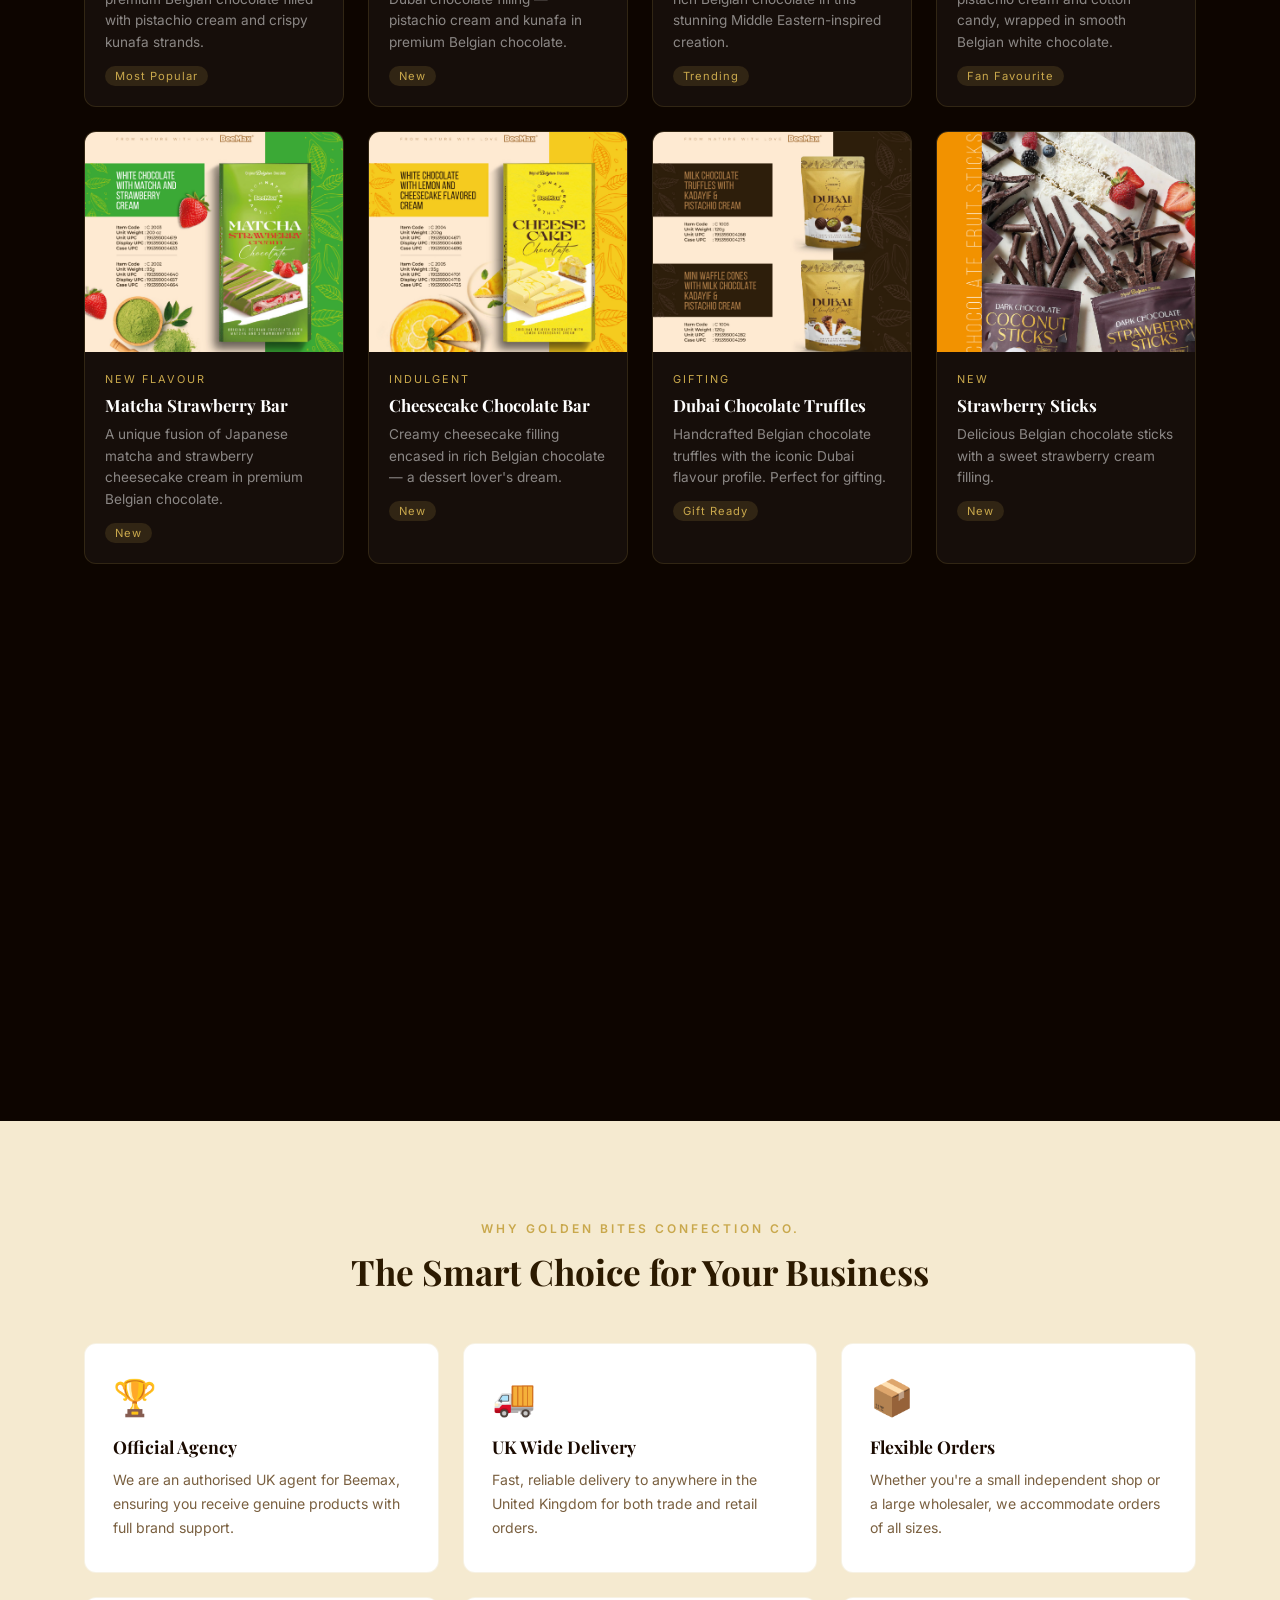
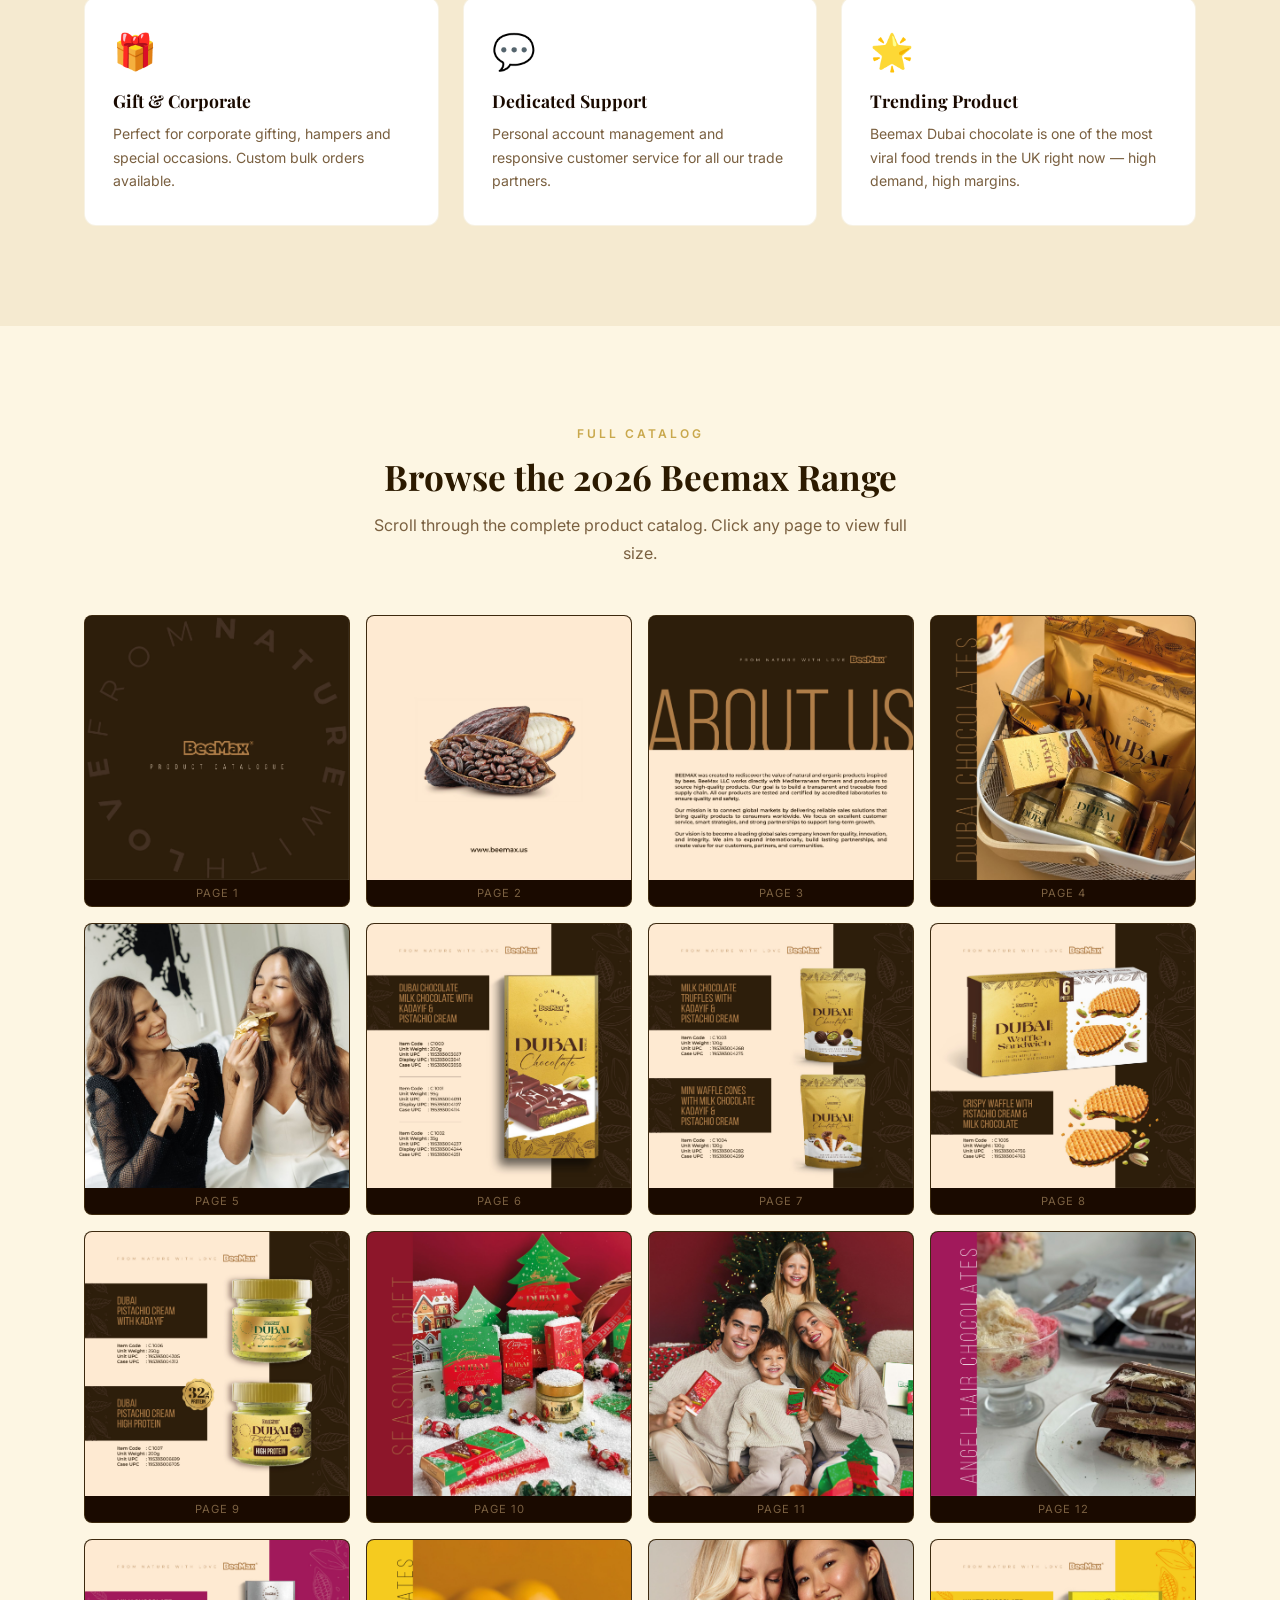
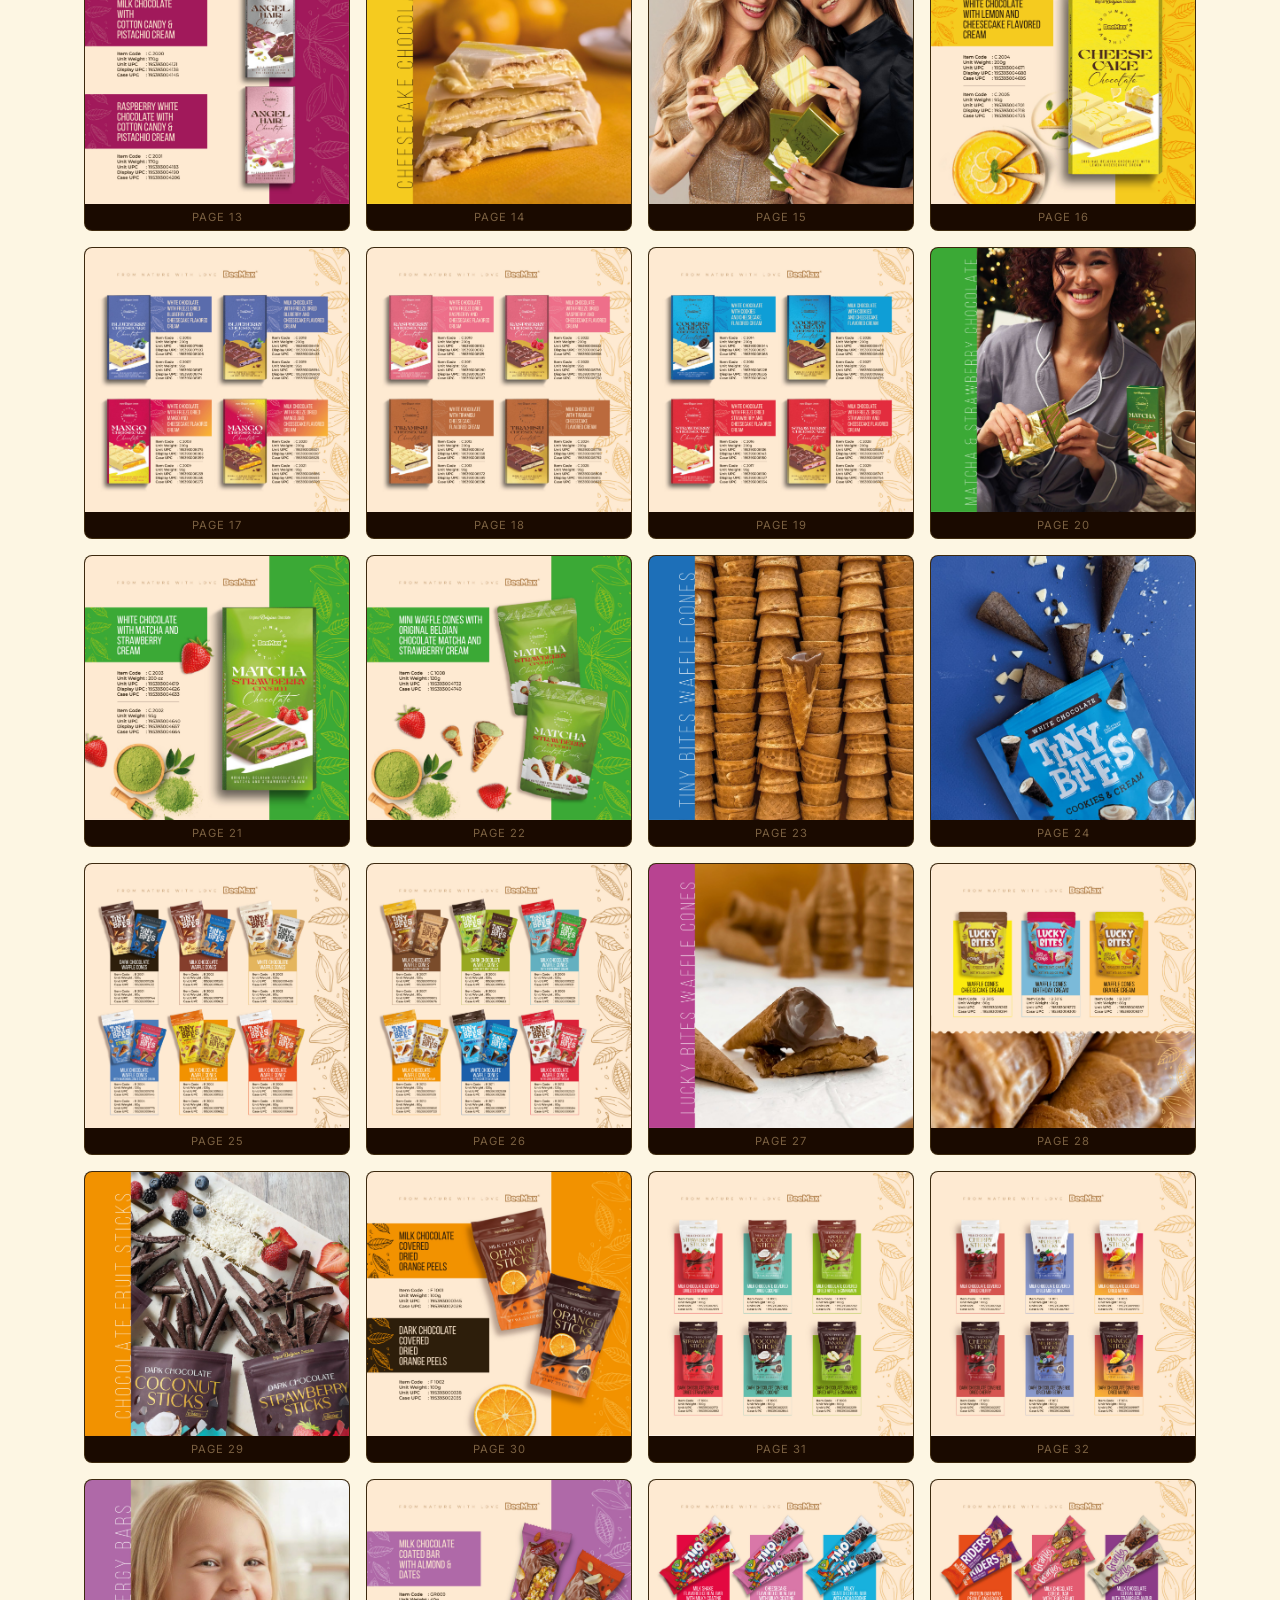
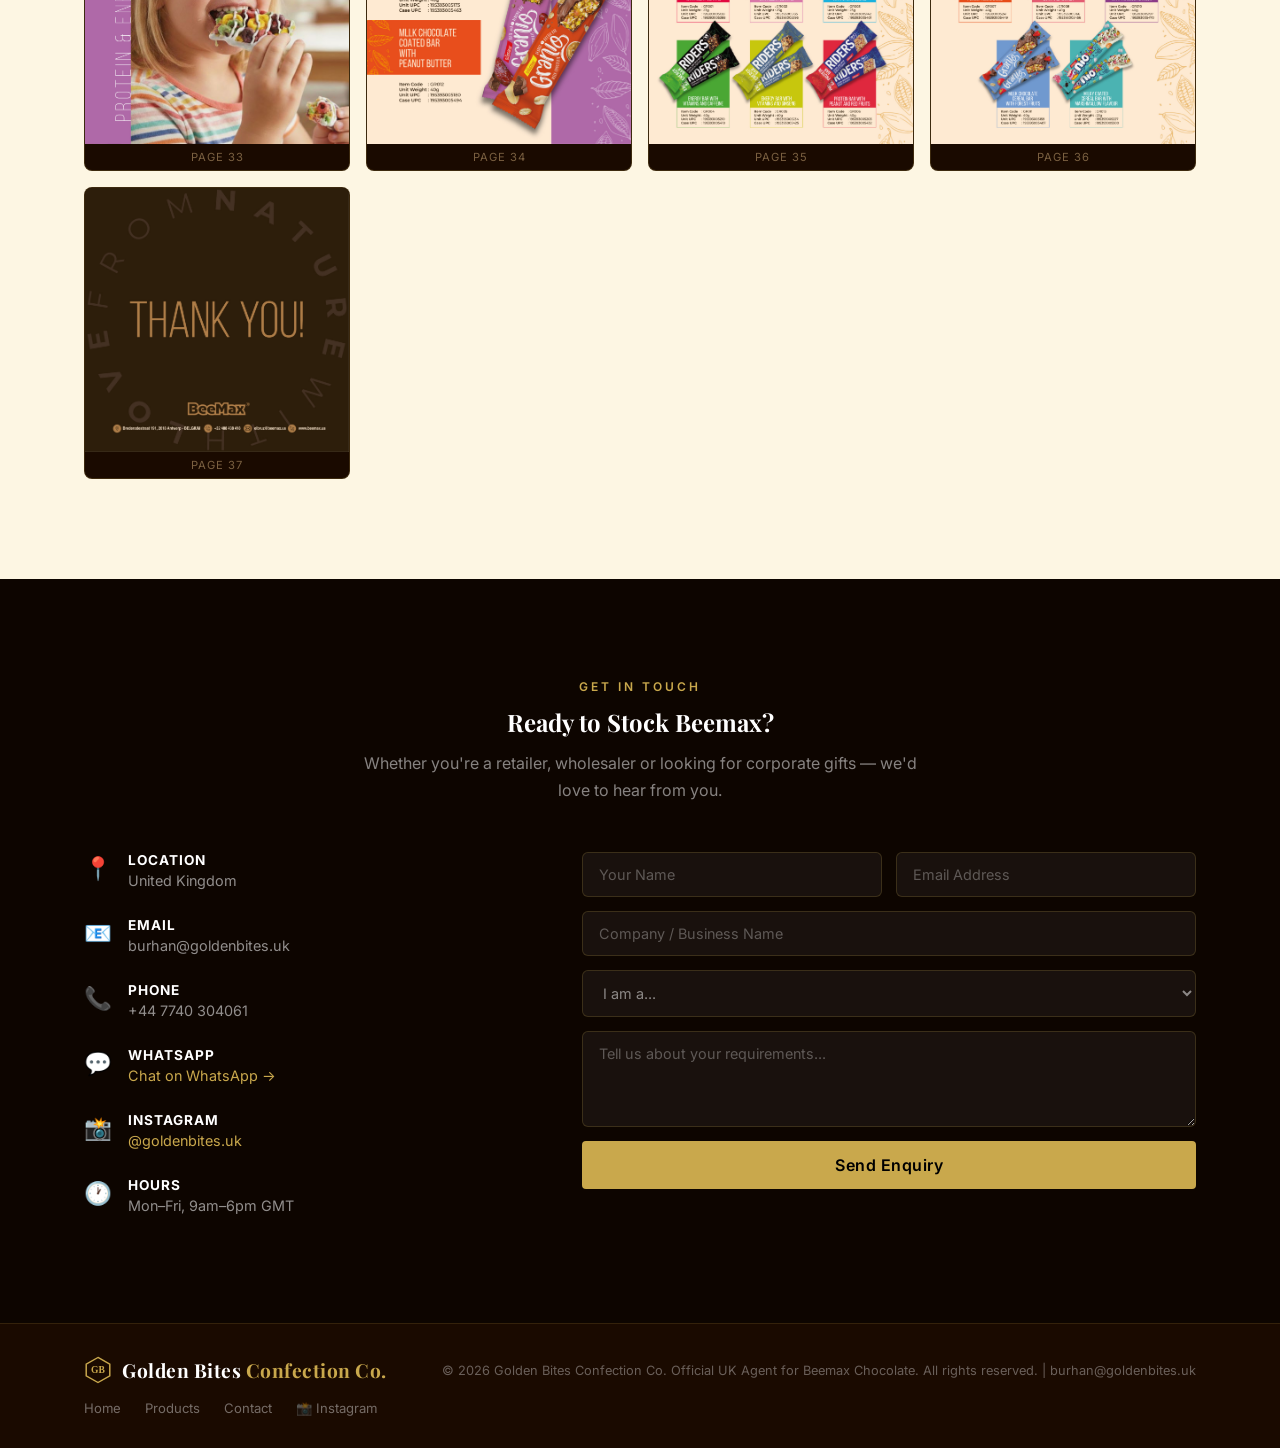
==== commit 0d67cd25: "Add Instagram to contact section" ====
--- a/index.html
+++ b/index.html
@@ -276,6 +276,10 @@
             <div><strong>WhatsApp</strong><p><a href="https://wa.me/447740304061" target="_blank" style="color:var(--gold);text-decoration:none;">Chat on WhatsApp →</a></p></div>
           </div>
           <div class="contact-item">
+            <span class="contact-icon">📸</span>
+            <div><strong>Instagram</strong><p><a href="https://www.instagram.com/goldenbites.uk" target="_blank" style="color:var(--gold);text-decoration:none;">@goldenbites.uk</a></p></div>
+          </div>
+          <div class="contact-item">
             <span class="contact-icon">🕐</span>
             <div><strong>Hours</strong><p>Mon–Fri, 9am–6pm GMT</p></div>
           </div>
